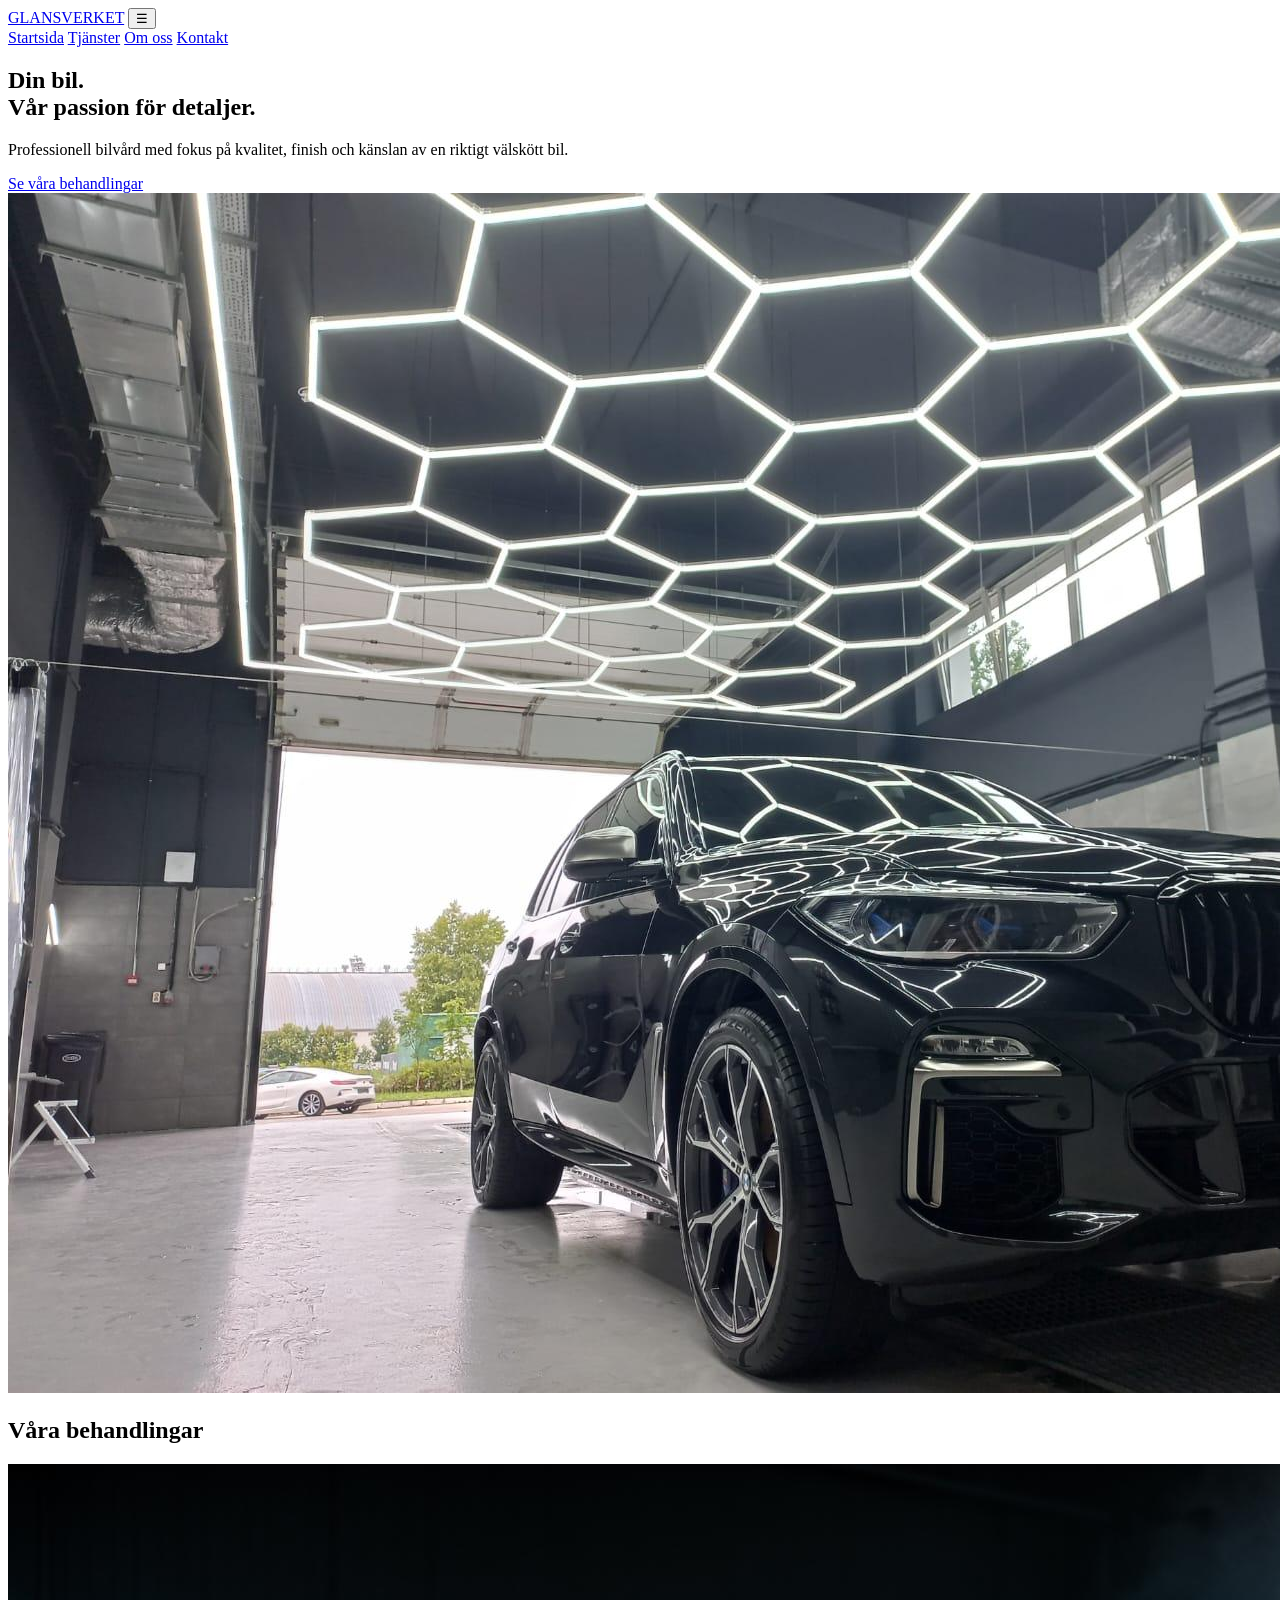
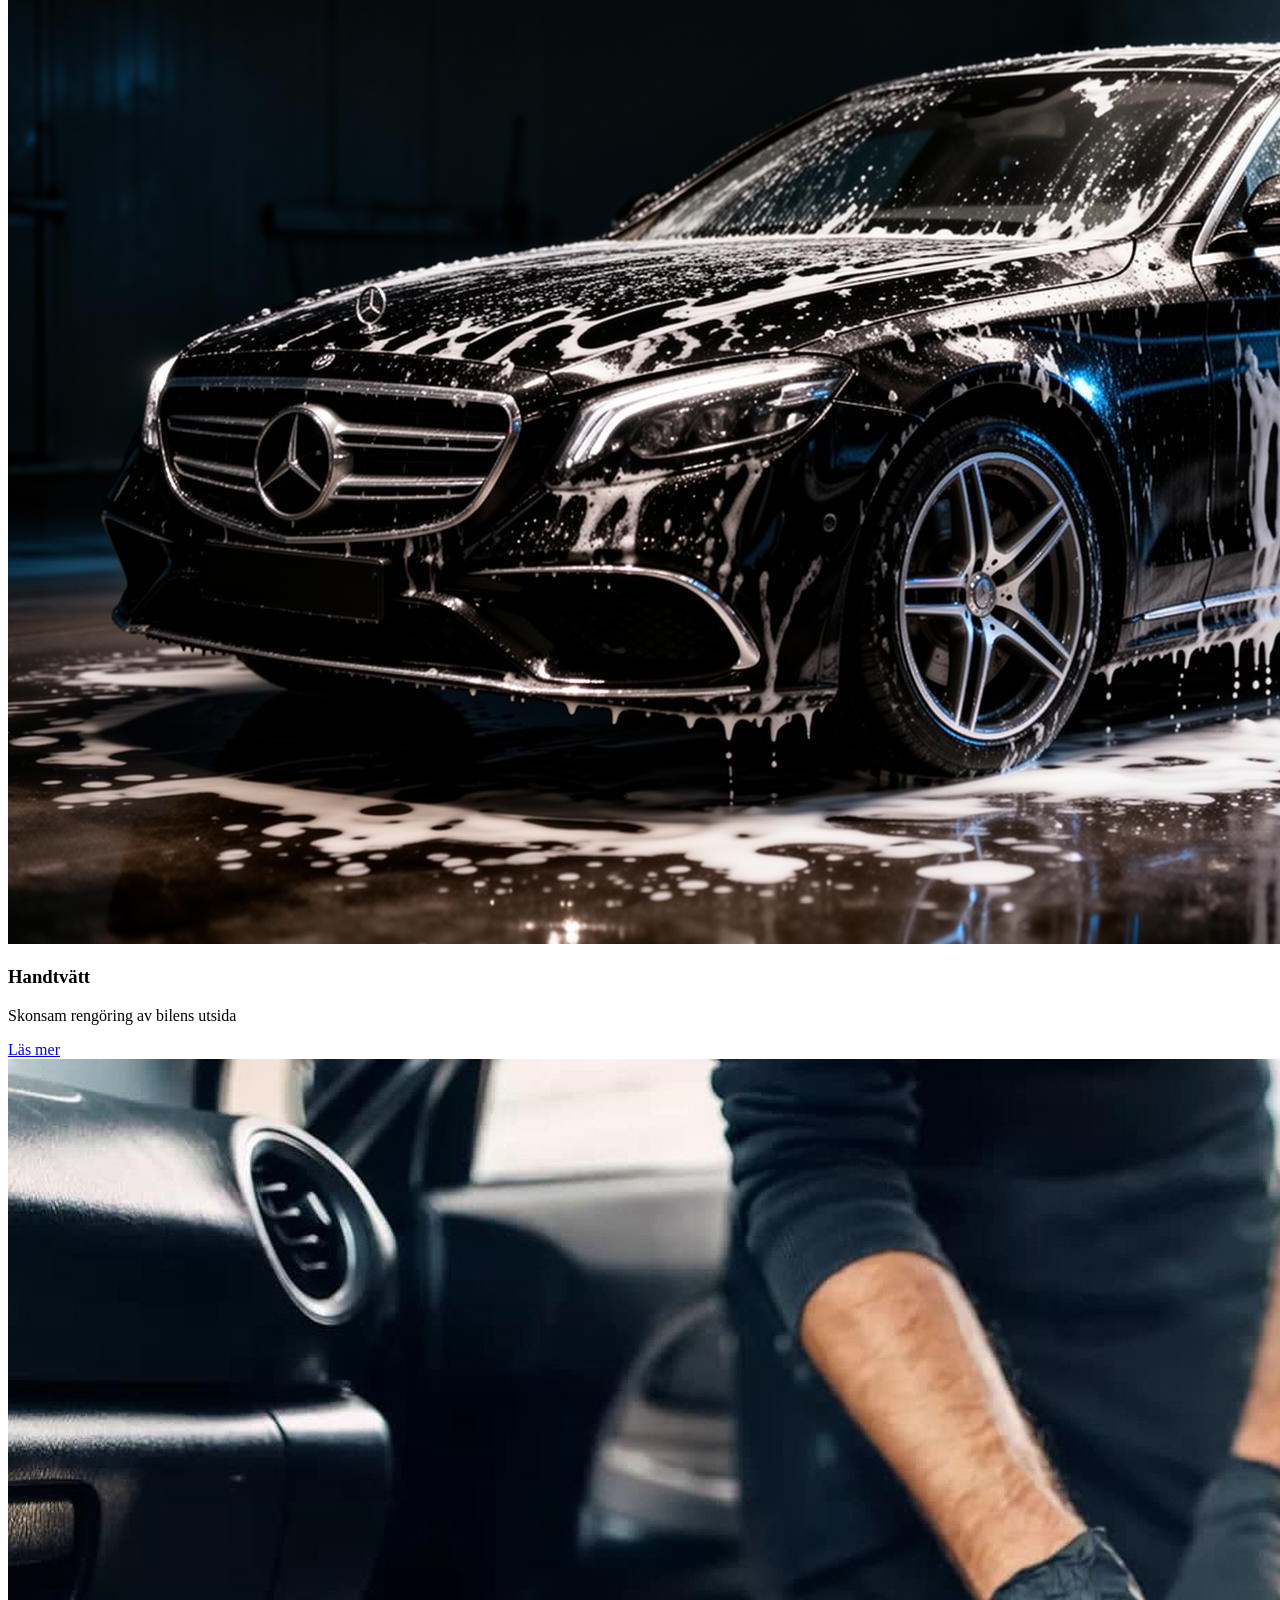
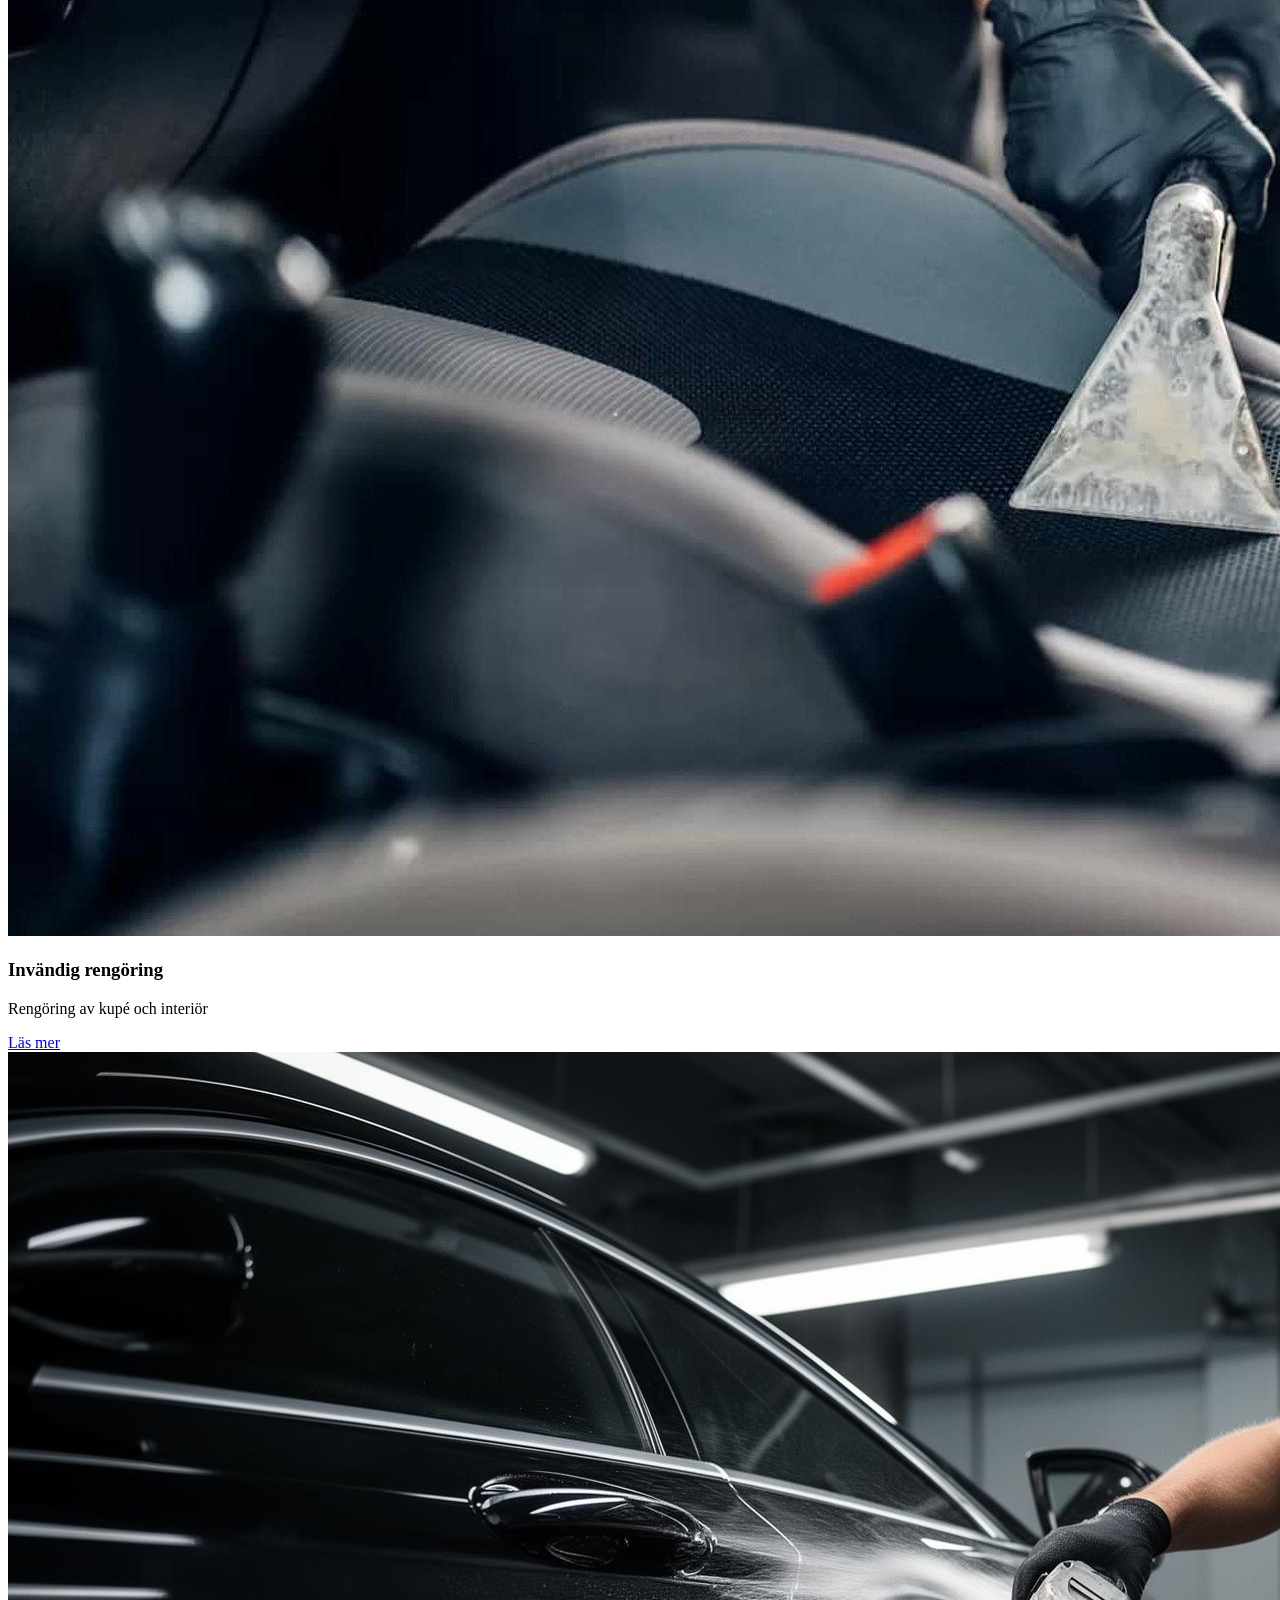
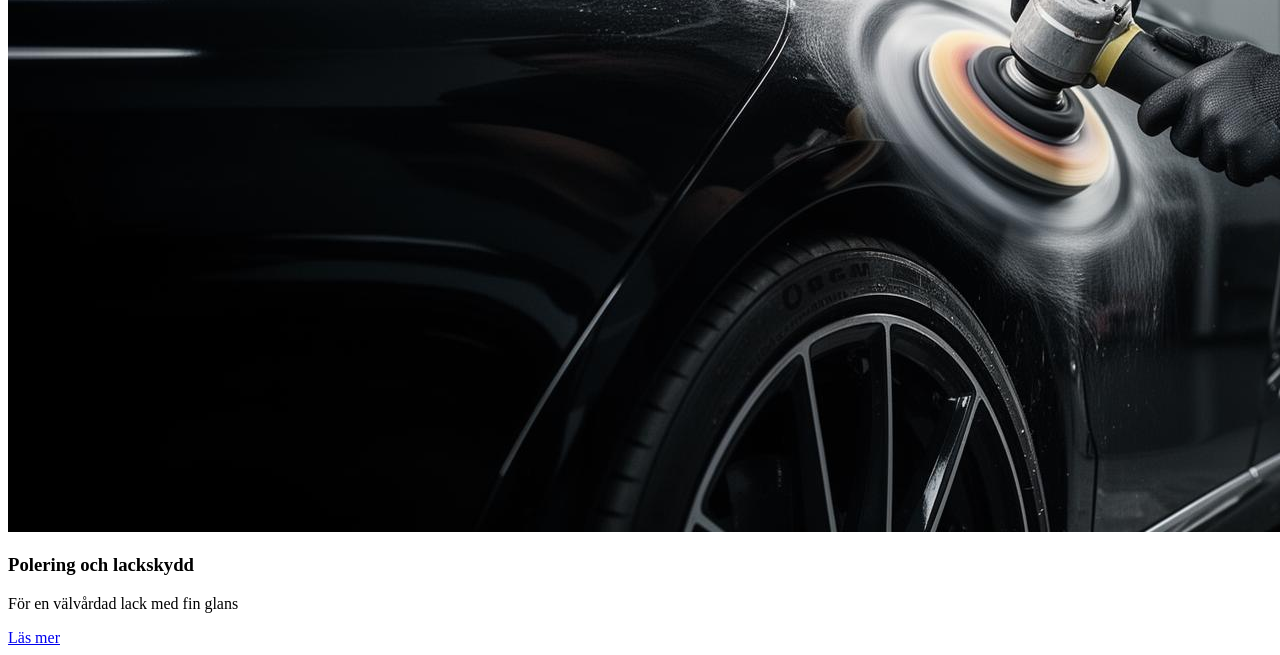
==== index.html @ e8fd8aff "Skapade HTML-grund för startsidan och tjänstesektion." ====
<!DOCTYPE html>
<html lang="sv">
<head>
    <meta charset="UTF-8">
    <meta name="viewport" content="width=device-width, initial-scale=1.0">
    <title>Glansverket Bilvård</title>
    <link rel="stylesheet" href="css/style.css"> 

</head>
<body>
    <header class="site-header">
    <a class="logo" href="index.html">GLANSVERKET</a>

    <button
        class="menu-toggle"
        type="button"
        aria-label="Öppna meny"
        aria-expanded="false"
        aria-controls="site-nav">
        ☰
    </button>

    <nav class="site-nav" id="site-nav">
        <a href="index.html">Startsida</a>
        <a href="tjanster.html">Tjänster</a>
        <a href="om-oss.html">Om oss</a>
        <a href="kontakt.html">Kontakt</a>
    </nav>
</header>

<main>
    <section class="hero"> 
        <div class="hero-content">
            <h1>Din bil.<br>Vår passion för detaljer.</h1>

            <p>
                Professionell bilvård med fokus på kvalitet,
                finish och känslan av en riktigt välskött bil.
            </p>
            <a class="button" href="tjänster.html">
                Se våra behandlingar
            </a>
         </div>

         <img
            class="hero-image"
            src="images/Hero.jfif"
            alt="En bil som i en bilvårdstudio." >

    </section>

    <section class="Services" id="behandlingar">
        <h2>Våra behandlingar</h2>
        <div class="service-grid">
            <article class="service-card">
                <img
                    src="images/Handtvätt.jfif"
                    alt="Bil som tvättas för hand">
                
                    <h3>Handtvätt</h3>
                    <p>Skonsam rengöring av bilens utsida</p>
                    <a href="tjänster.html">Läs mer</a>
            </article>

            <article class="service-card">
                <img 
                src="images/Invändig.jfif" 
                alt="Rengöring av kupé och interiör">

                <h3>Invändig rengöring</h3>
                <p>Rengöring av kupé och interiör</p>
                <a href="tjänster.html">Läs mer</a>
            </article>

            <article class="service-card">
                <img 
                src="images/Polera.jfif" 
                alt="Polering av bilens lack">

                <h3>Polering och lackskydd</h3>
                <p>För en välvårdad lack med fin glans</p>

                <a href="tjänster.html">Läs mer</a>

            </article>
        </div>        



    </section>





</main>

    
</body>
</html>
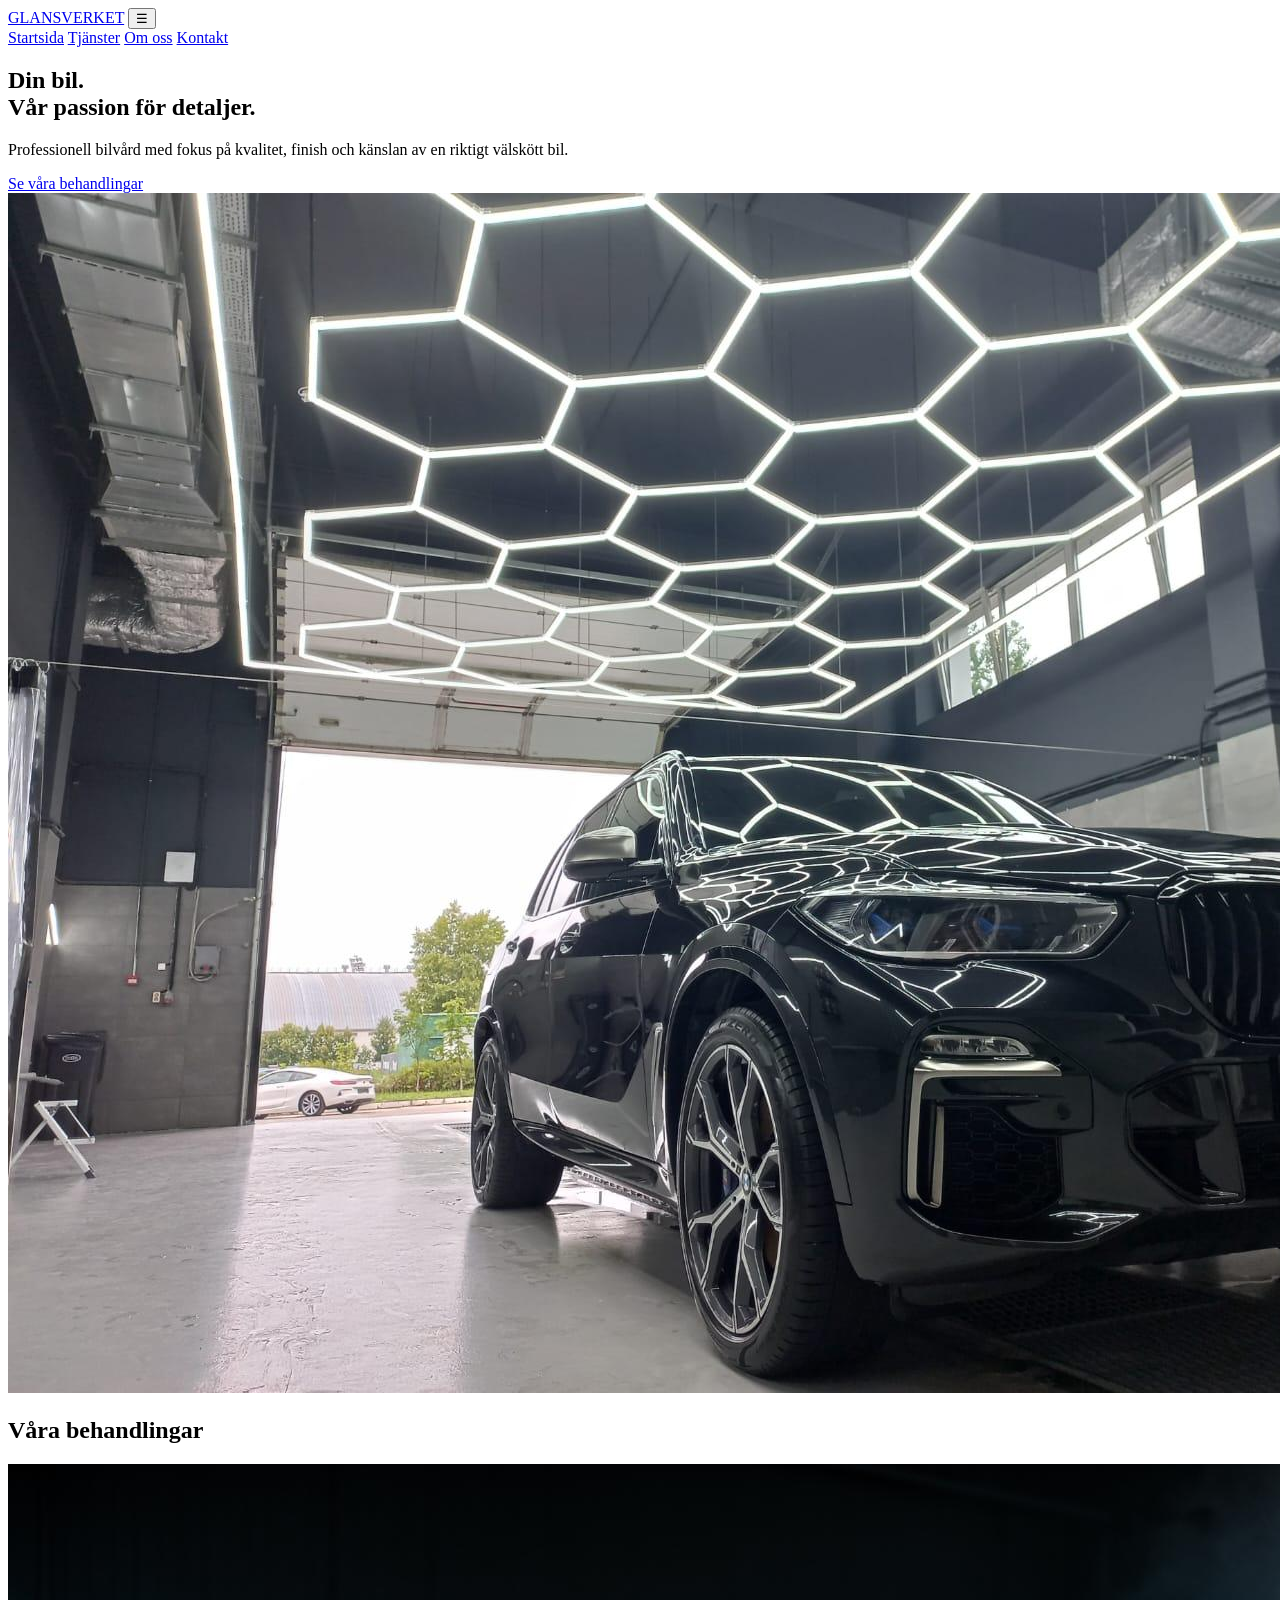
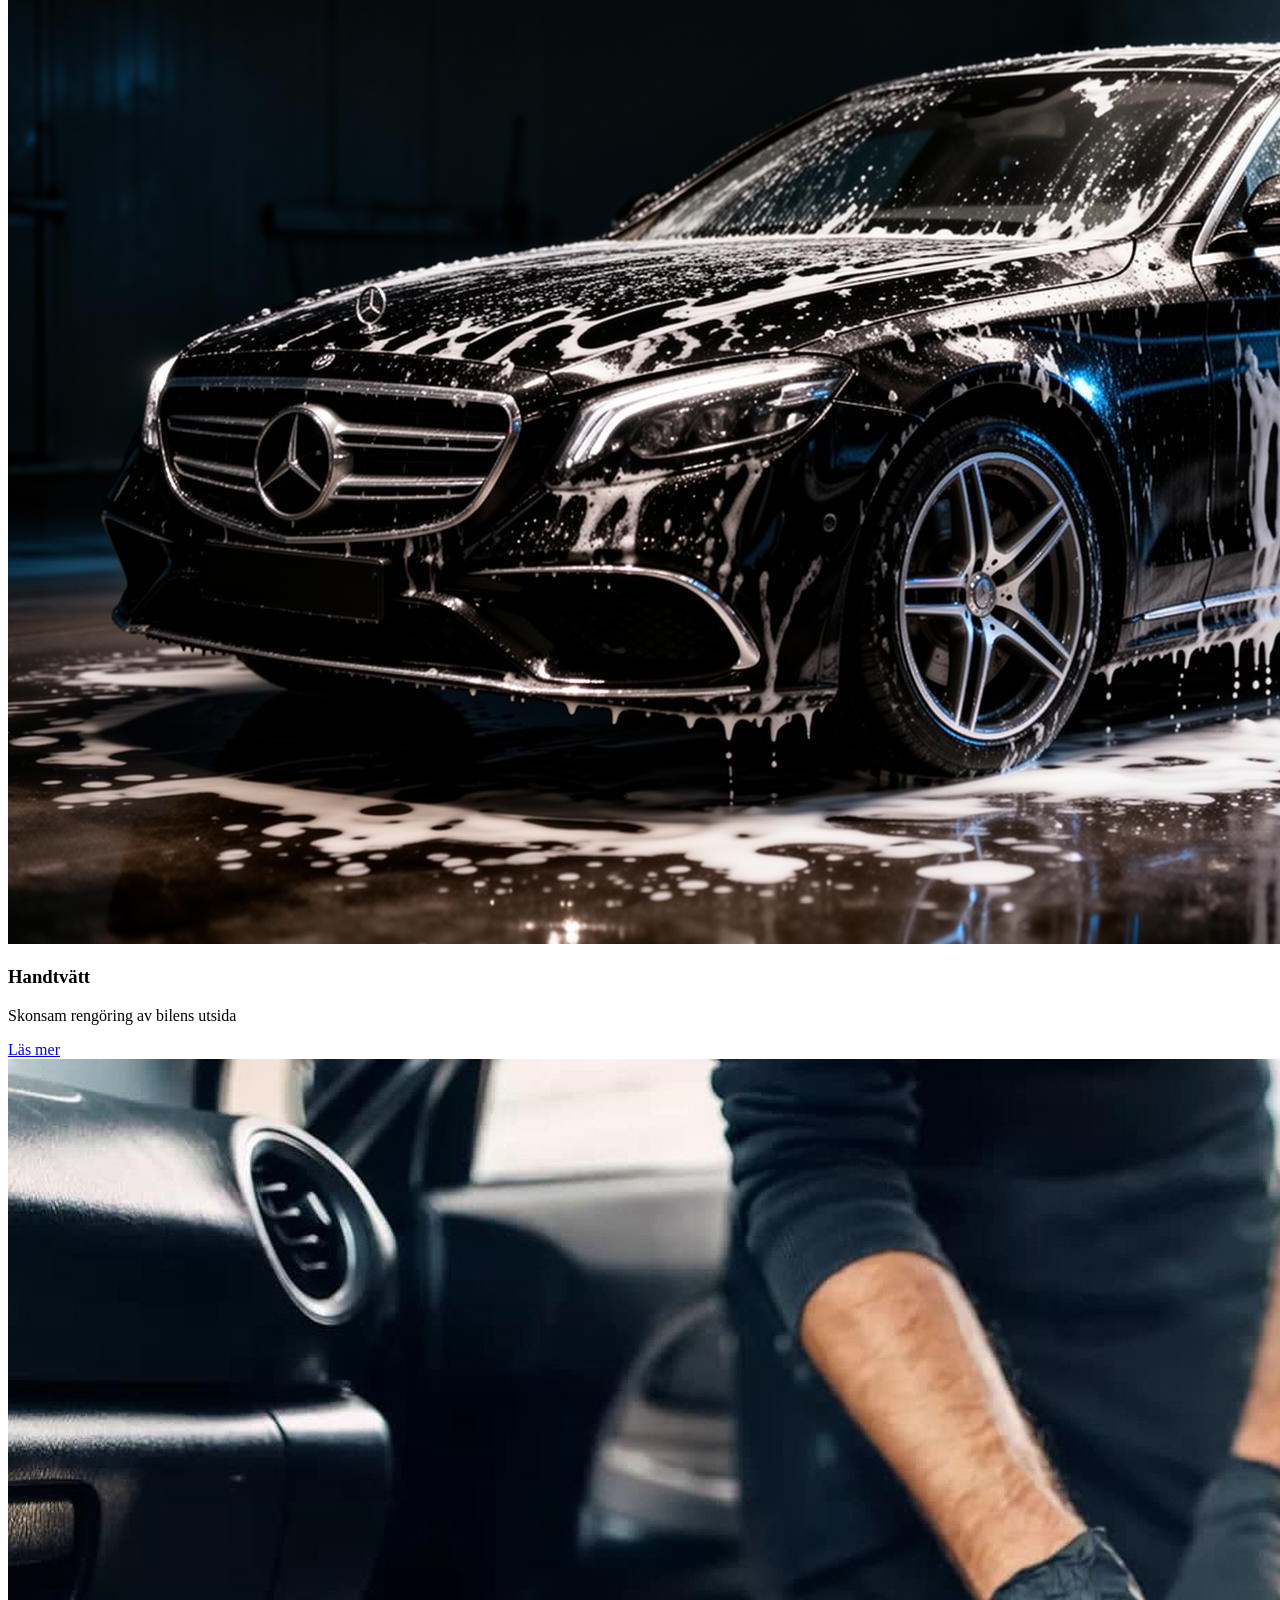
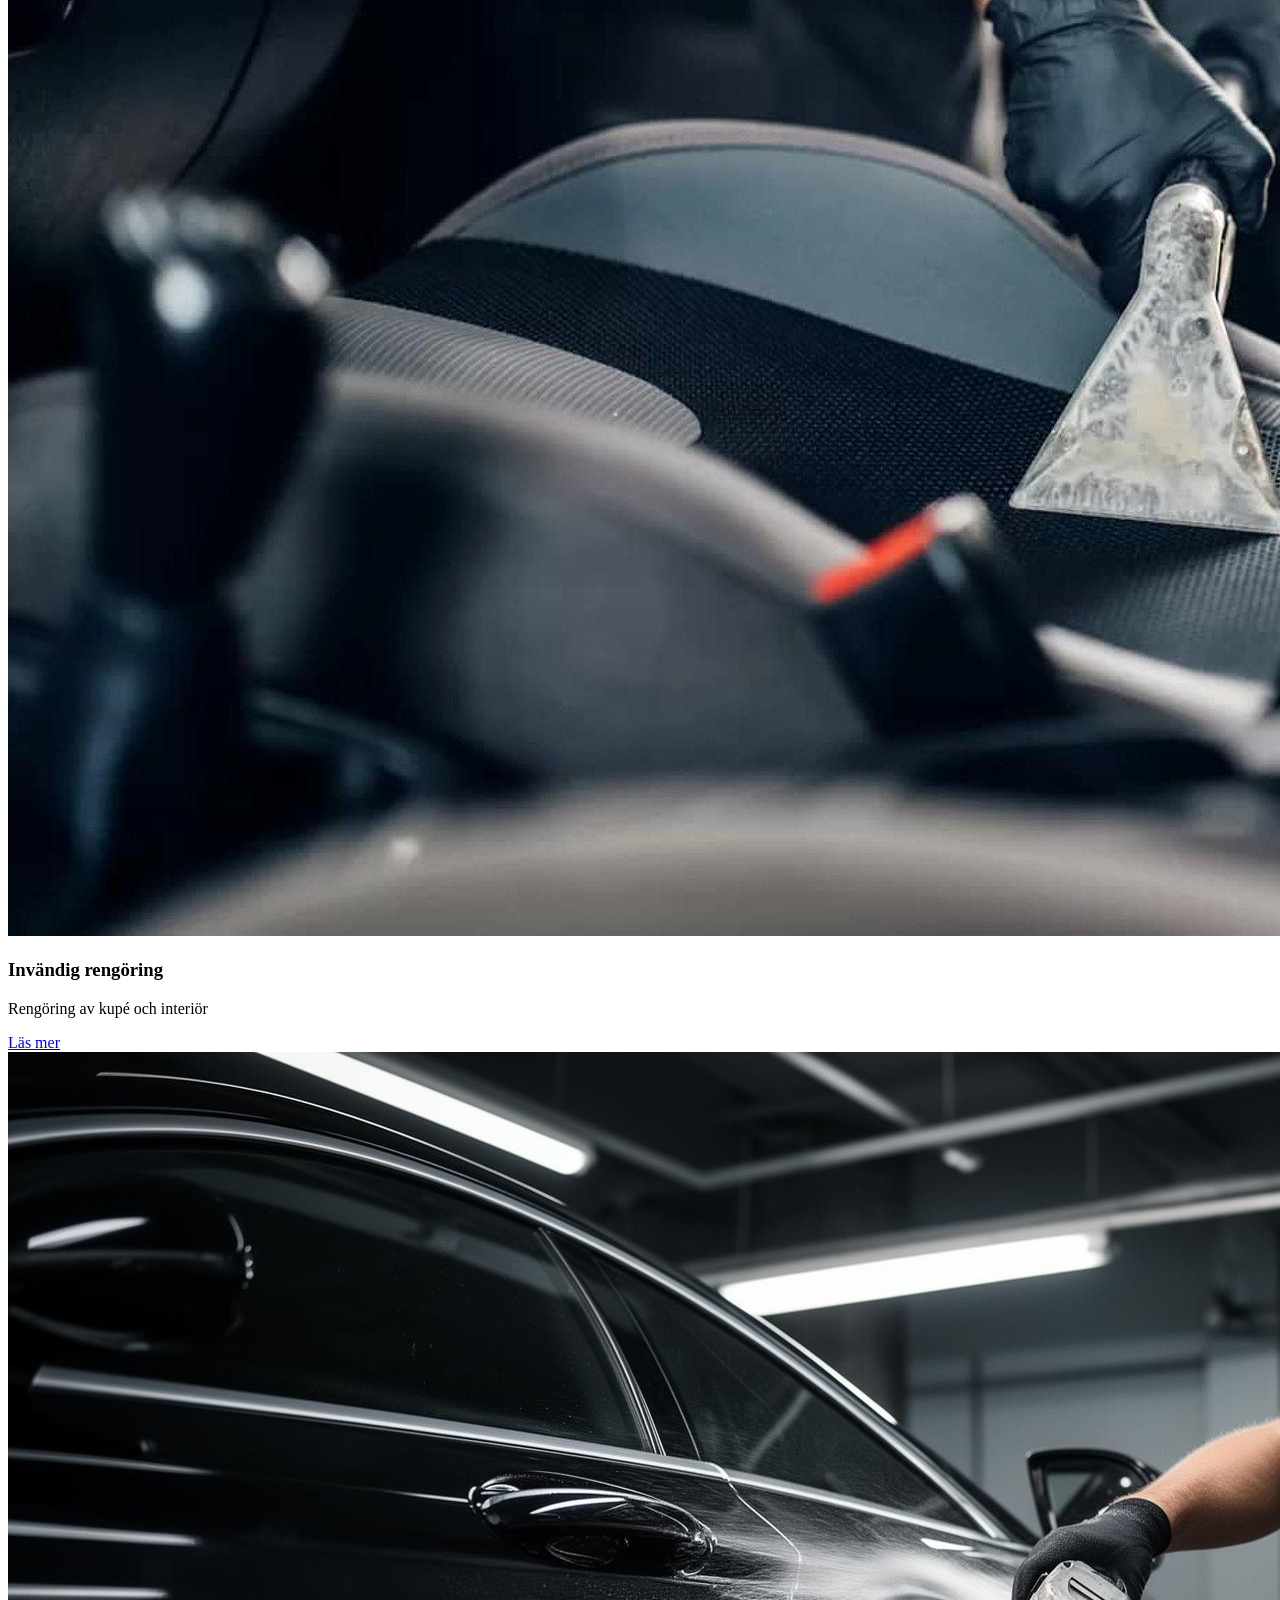
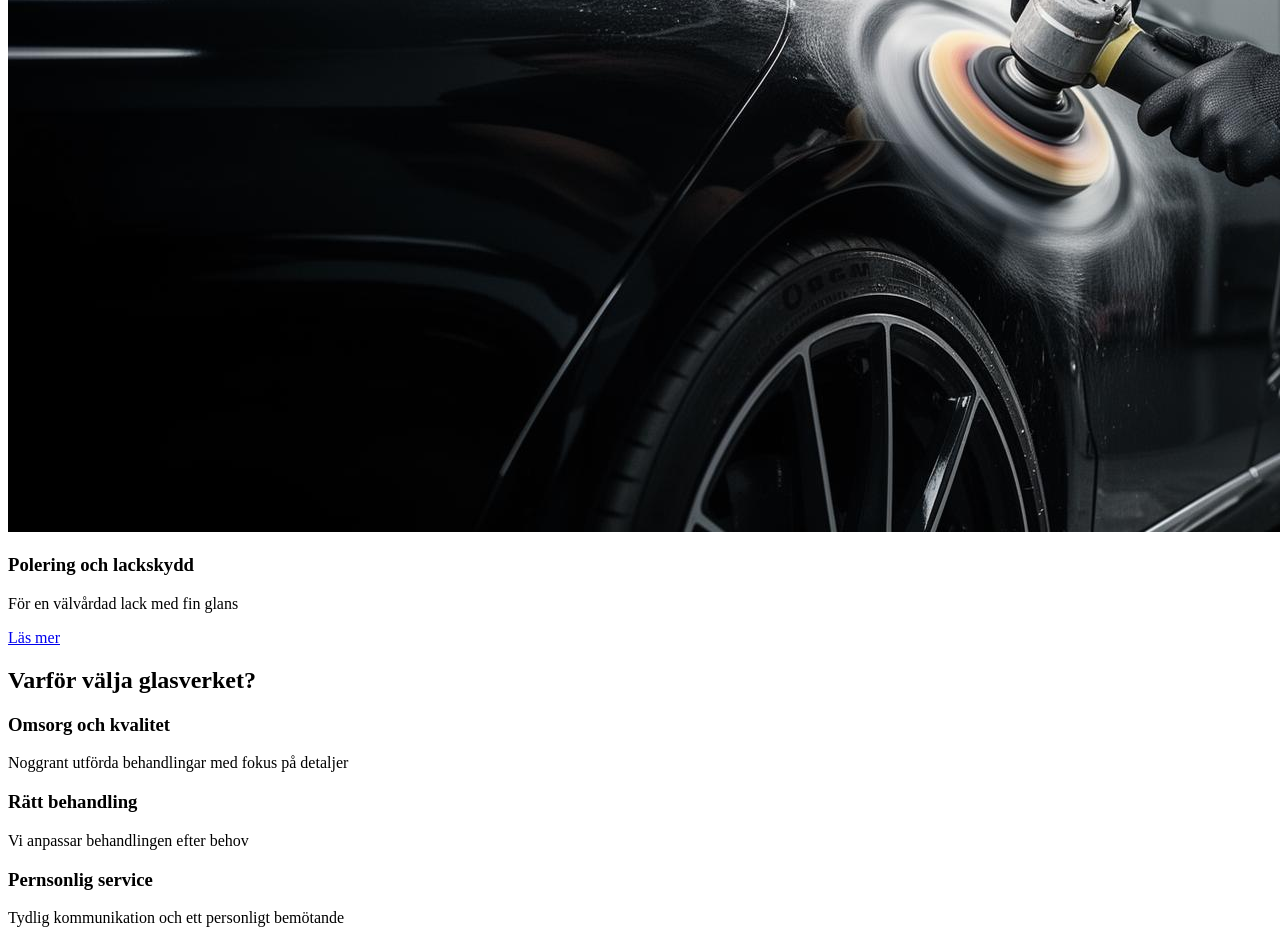
==== commit 5c53afa4: "Lade till fördelssektion på startsidan." ====
--- a/index.html
+++ b/index.html
@@ -85,6 +85,37 @@
             </article>
         </div>        
 
+    </section>
+
+    <section class="benefits">
+        <h2>Varför välja glasverket?</h2>
+        
+        <div class="benefits-list">
+            <article class="benefit">
+                <h3>Omsorg och kvalitet</h3>
+                <p>Noggrant utförda behandlingar med fokus på detaljer</p>
+            </article>
+
+            <article class="benefit">
+                <h3>Rätt behandling</h3>
+                <p>Vi anpassar behandlingen efter behov</p>
+            </article>
+
+            <article class="benefit">
+                <h3>Pernsonlig service</h3>
+                <p>Tydlig kommunikation och ett personligt bemötande</p>
+            </article>
+
+
+
+
+
+
+
+        </div>
+
+
+
 
 
     </section>
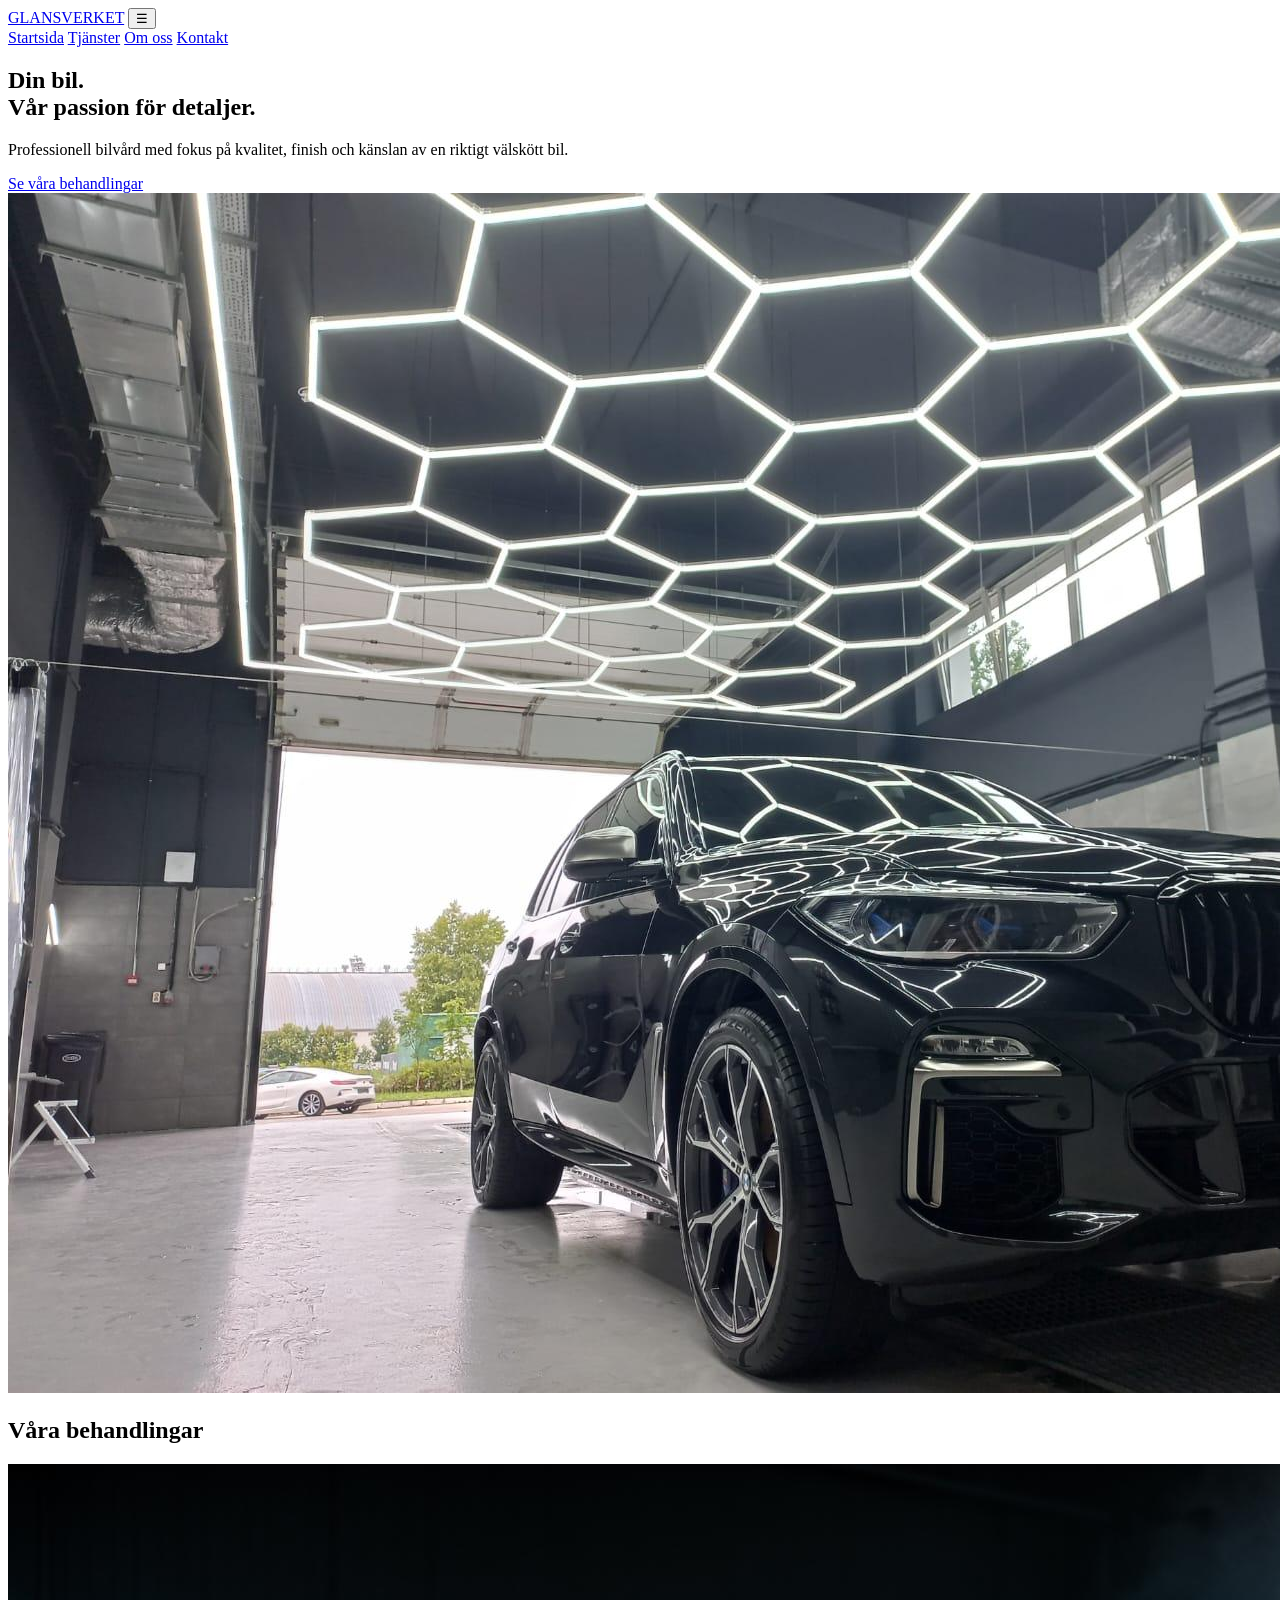
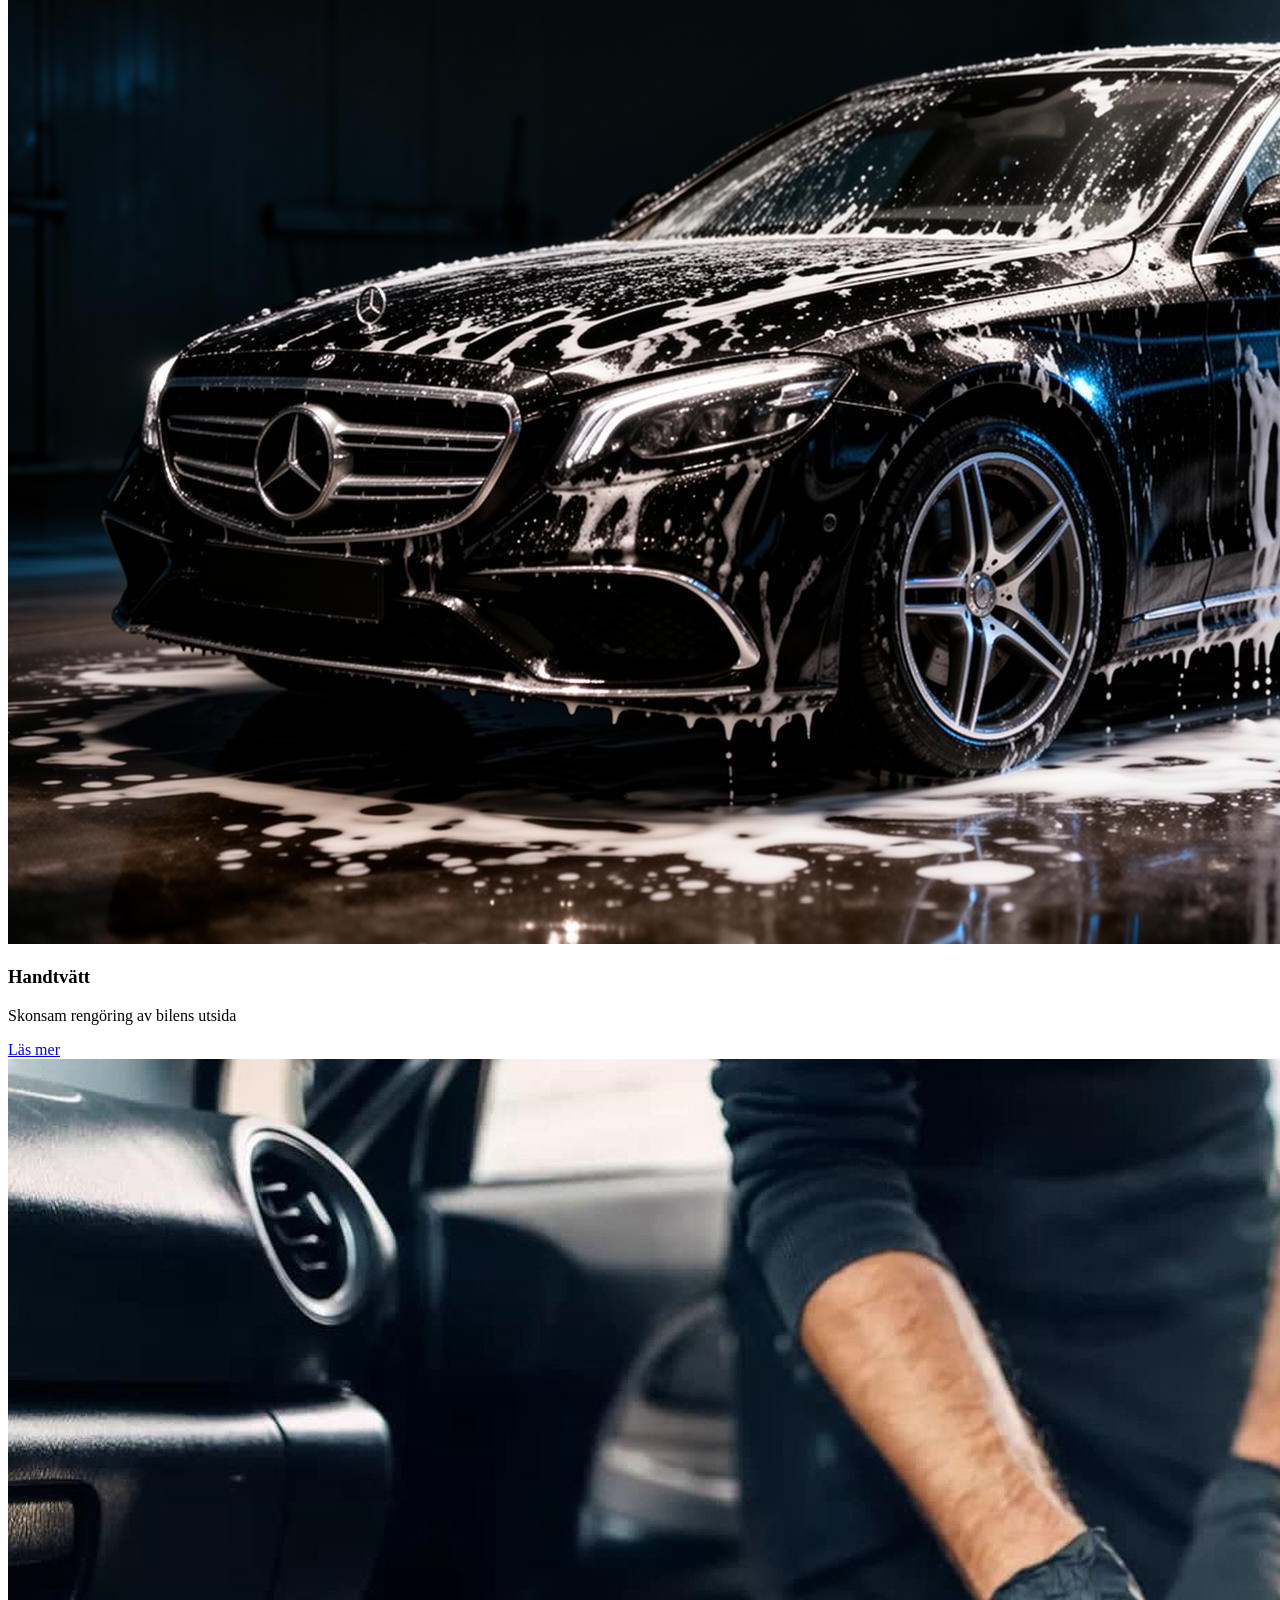
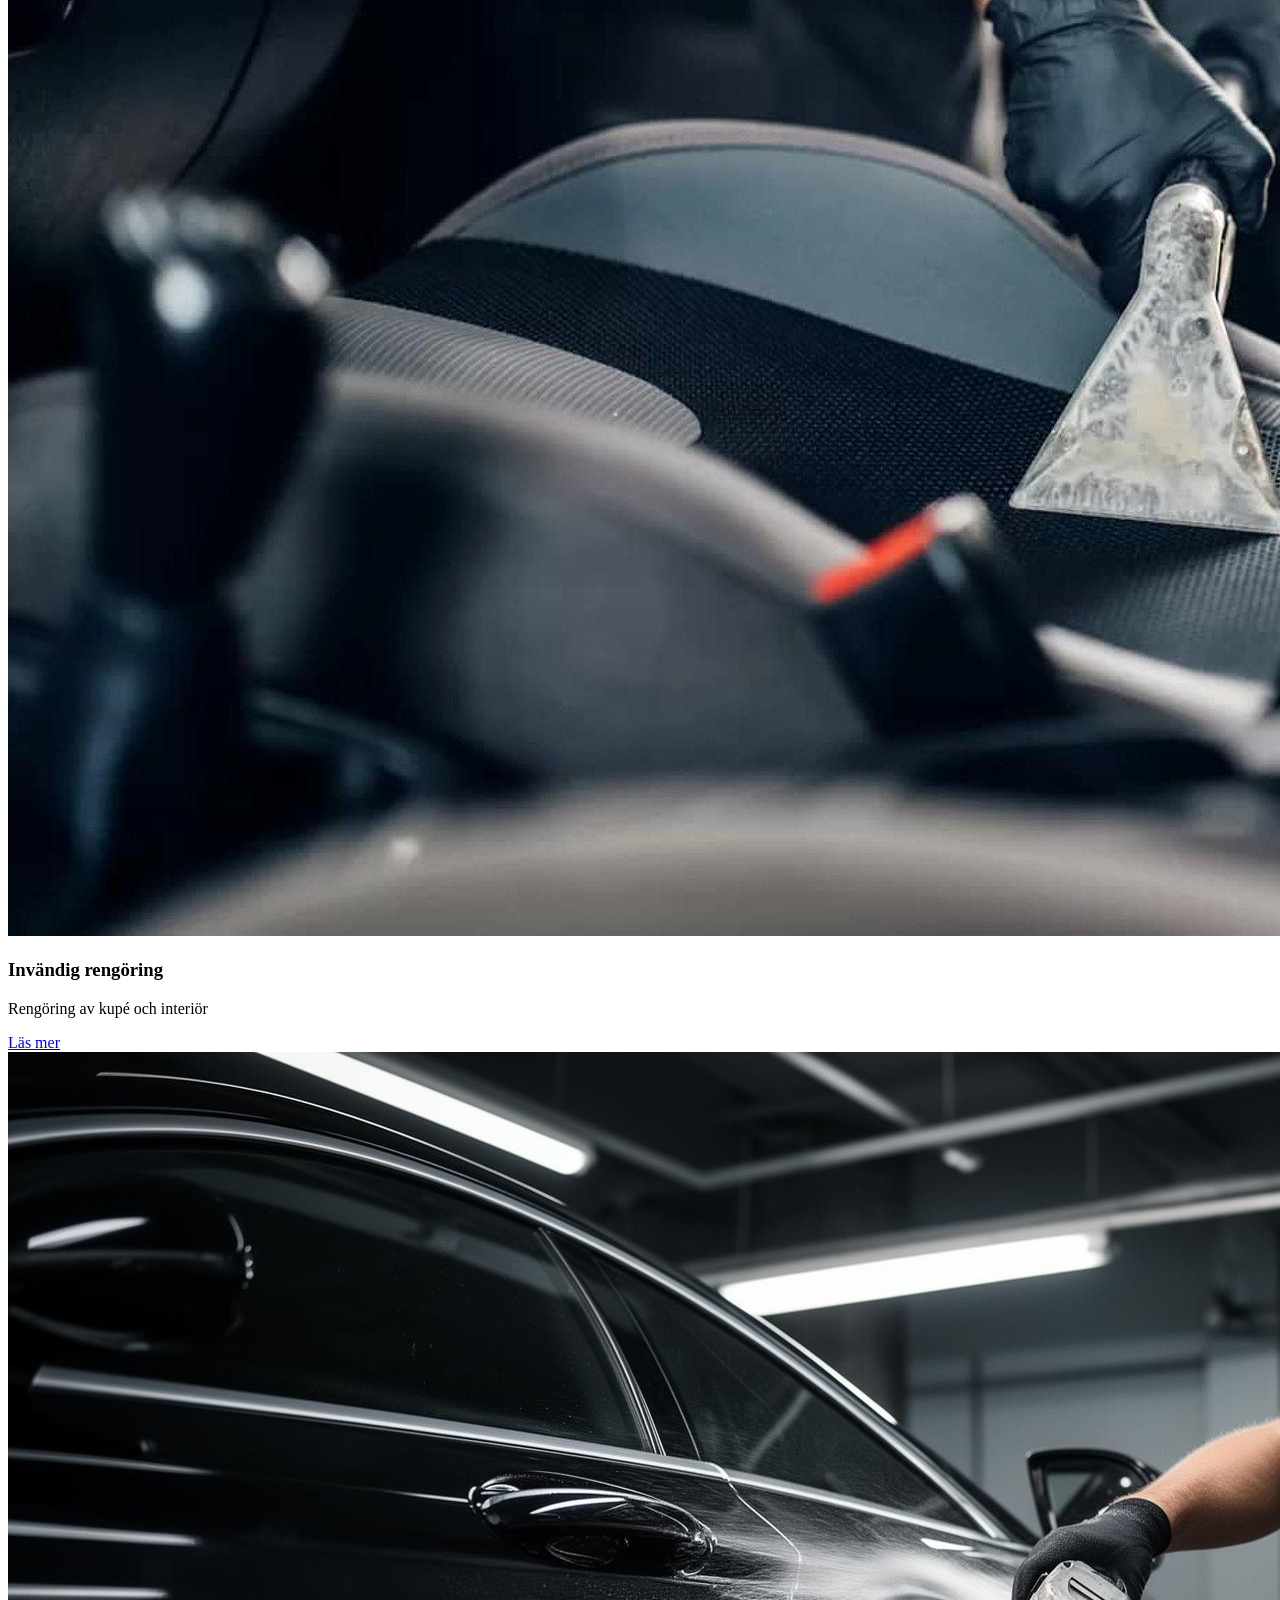
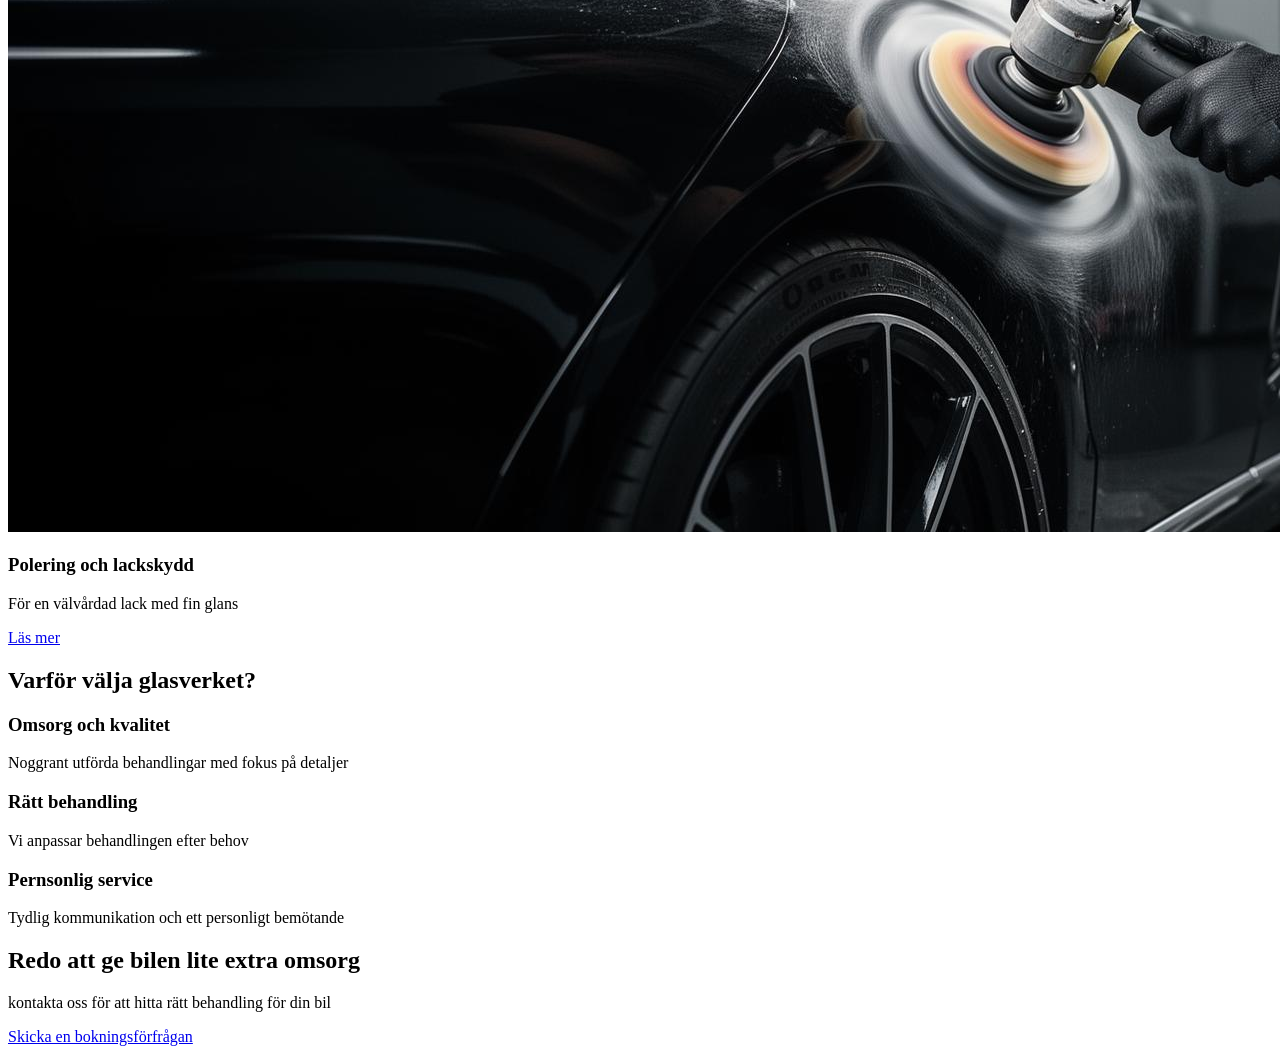
==== commit 27c01d0e: "Lade till bokningsuppmaning på startsidan." ====
--- a/index.html
+++ b/index.html
@@ -89,7 +89,7 @@
 
     <section class="benefits">
         <h2>Varför välja glasverket?</h2>
-        
+
         <div class="benefits-list">
             <article class="benefit">
                 <h3>Omsorg och kvalitet</h3>
@@ -105,19 +105,17 @@
                 <h3>Pernsonlig service</h3>
                 <p>Tydlig kommunikation och ett personligt bemötande</p>
             </article>
+        </div>
+    </section>
+    
 
+    <section class="booking" id="bokningsforfragan">
+        <h2>Redo att ge bilen lite extra omsorg</h2>
+        <p>kontakta oss för att hitta rätt behandling för din bil</p>
 
-
-
-
-
-
-        </div>
-
-
-
-
-
+        <a class="button"  href="kontakt.html">
+            Skicka en bokningsförfrågan
+        </a>
     </section>
 
 
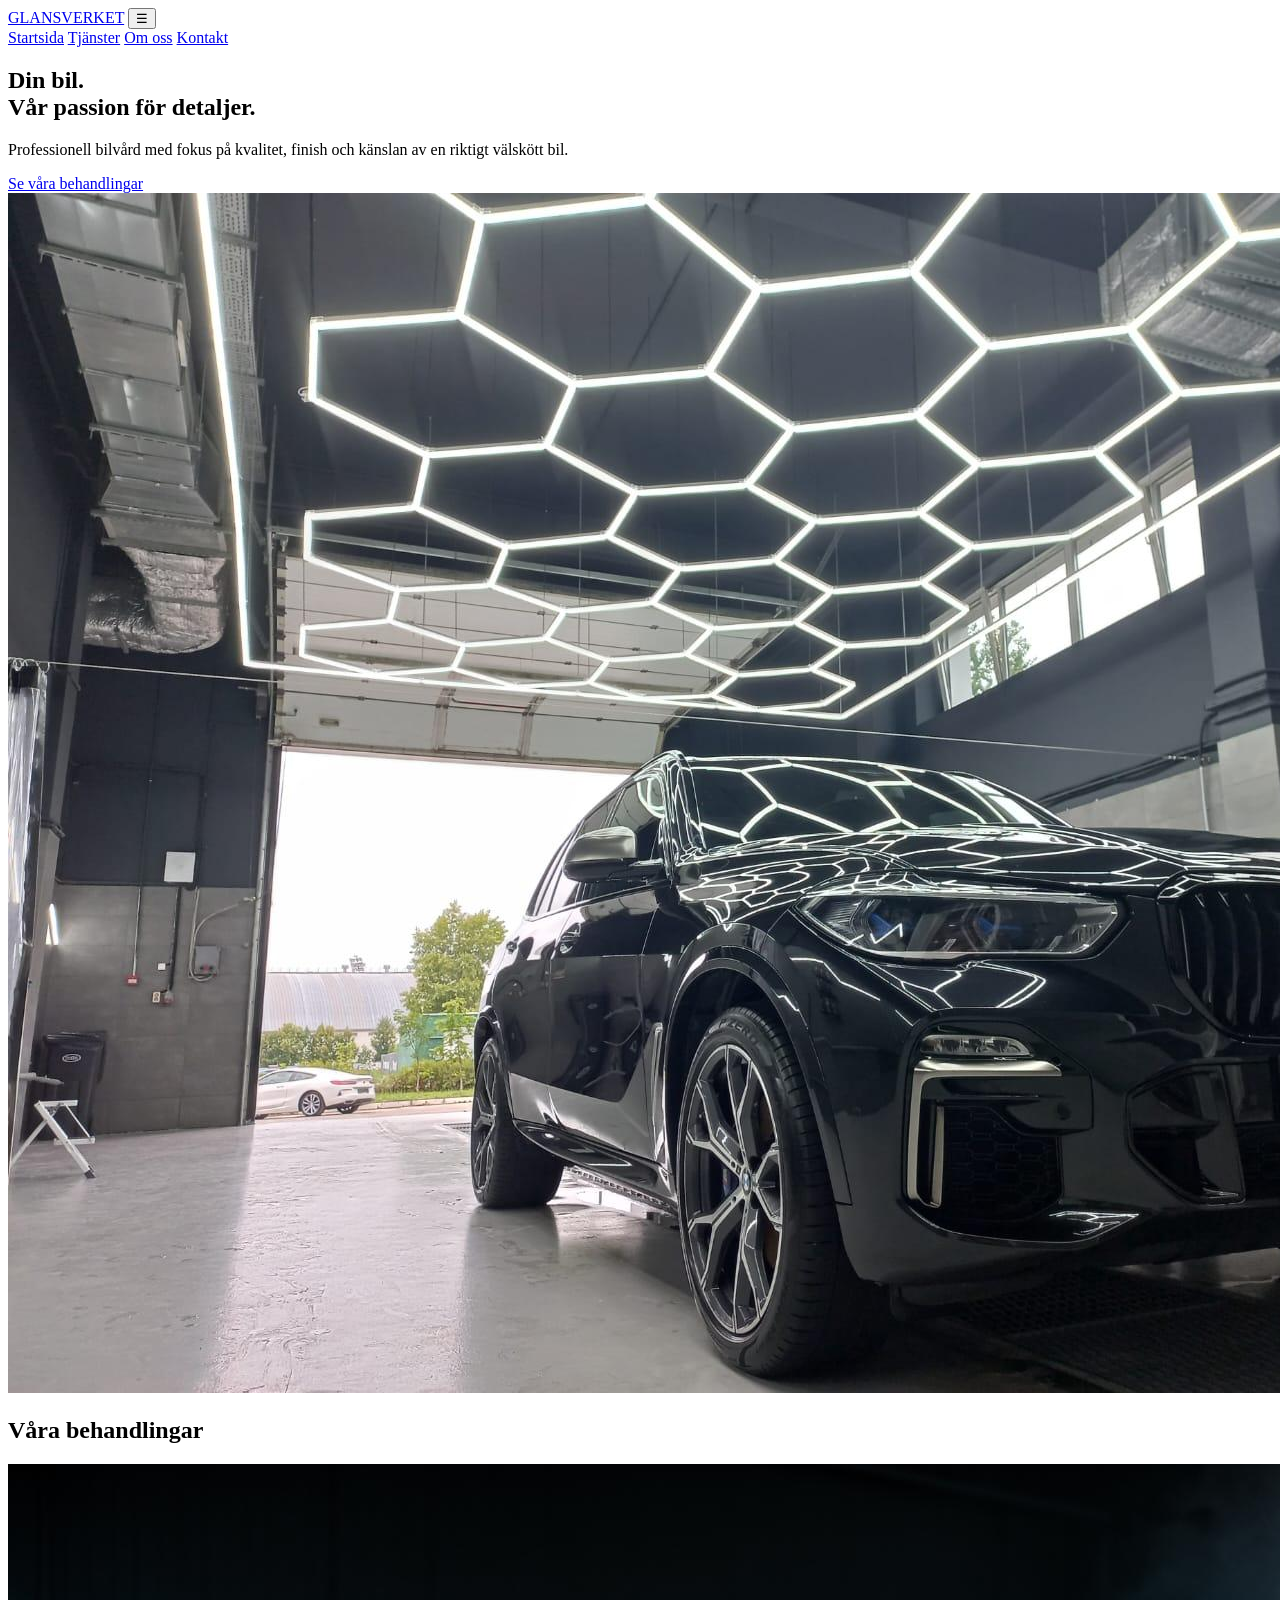
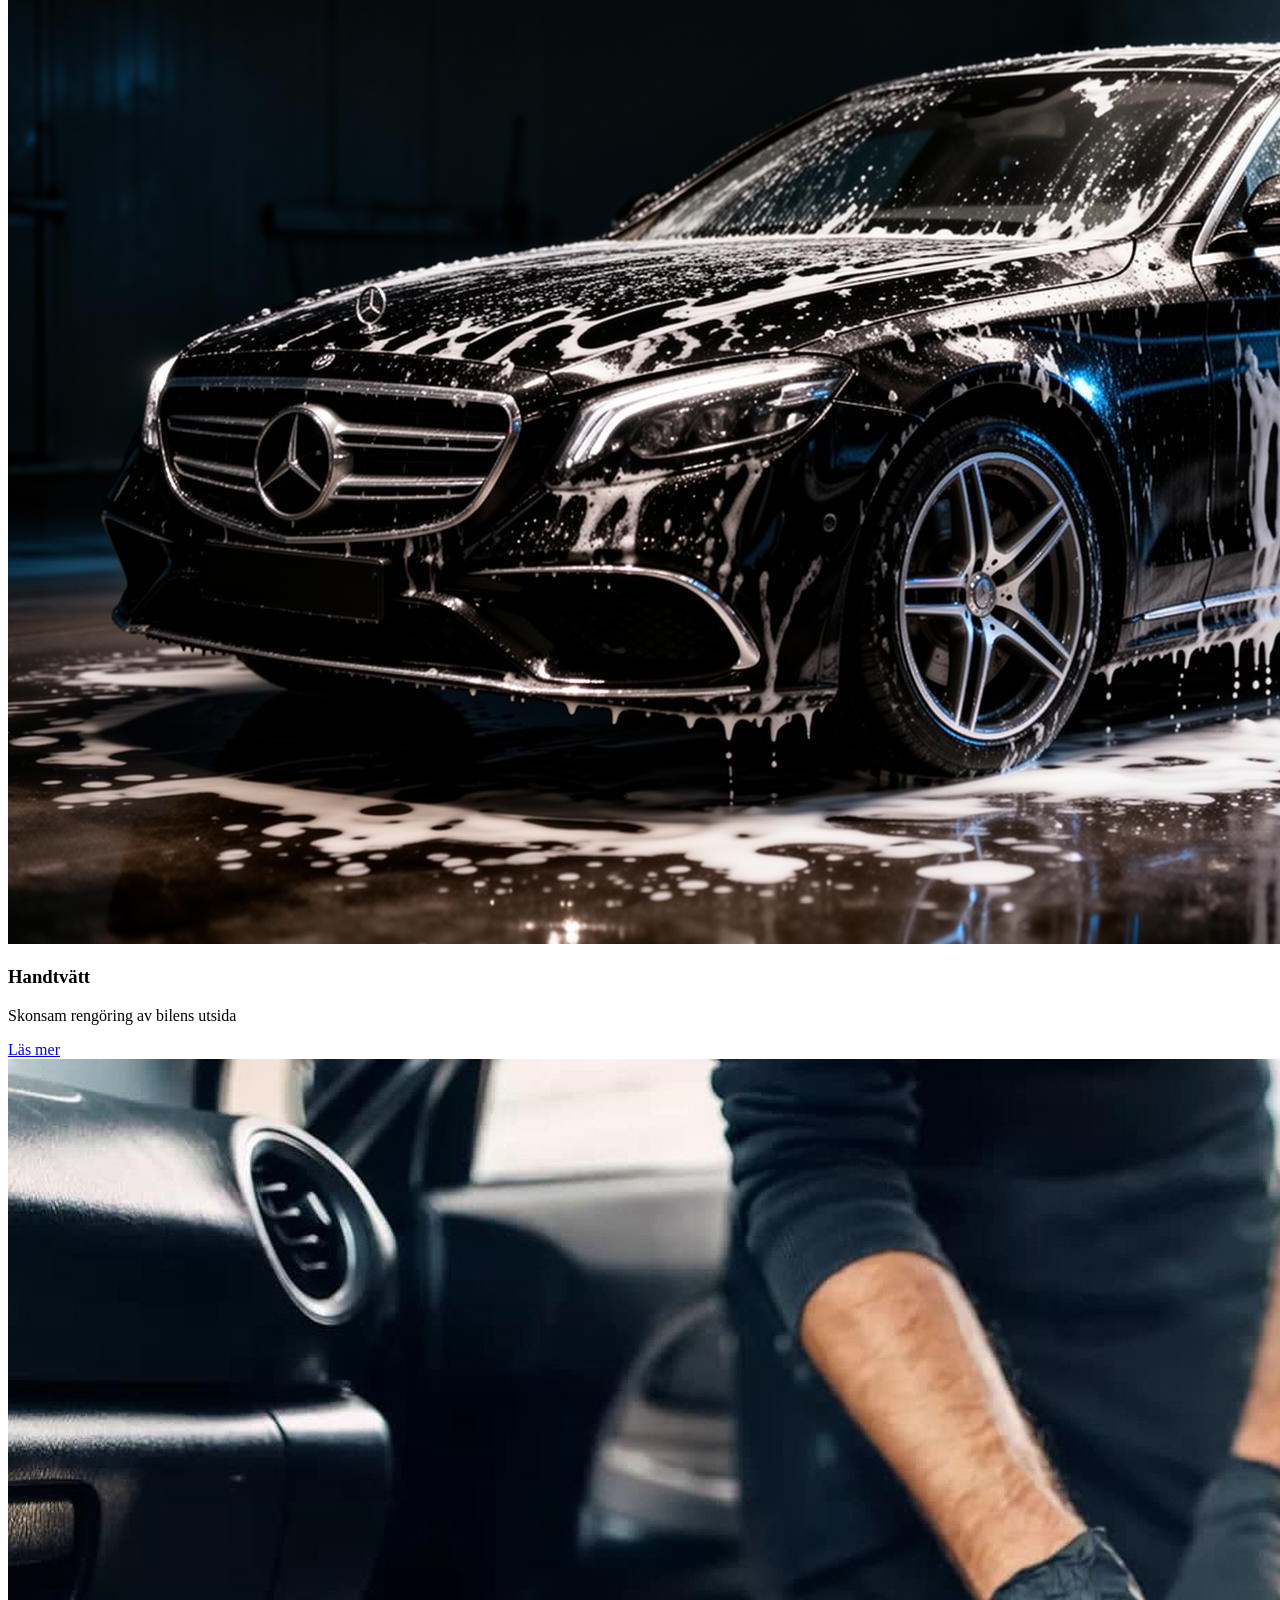
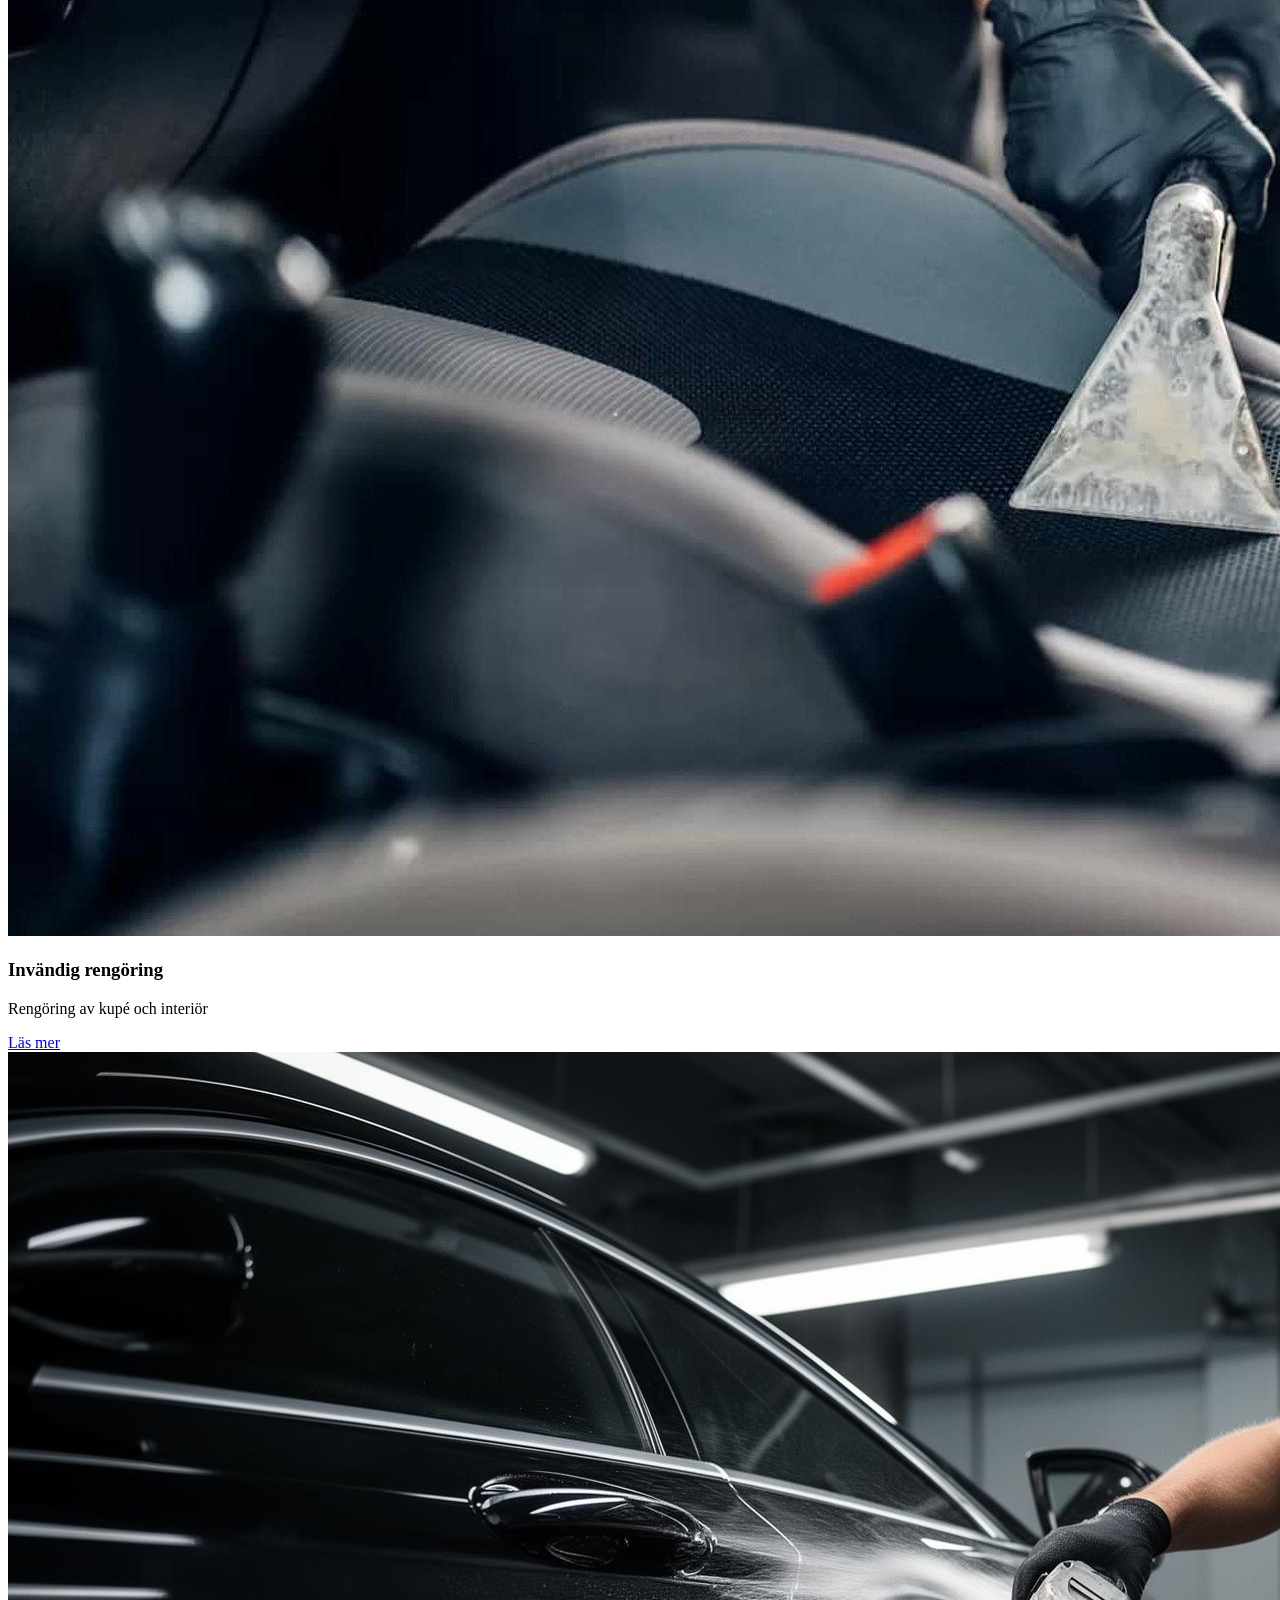
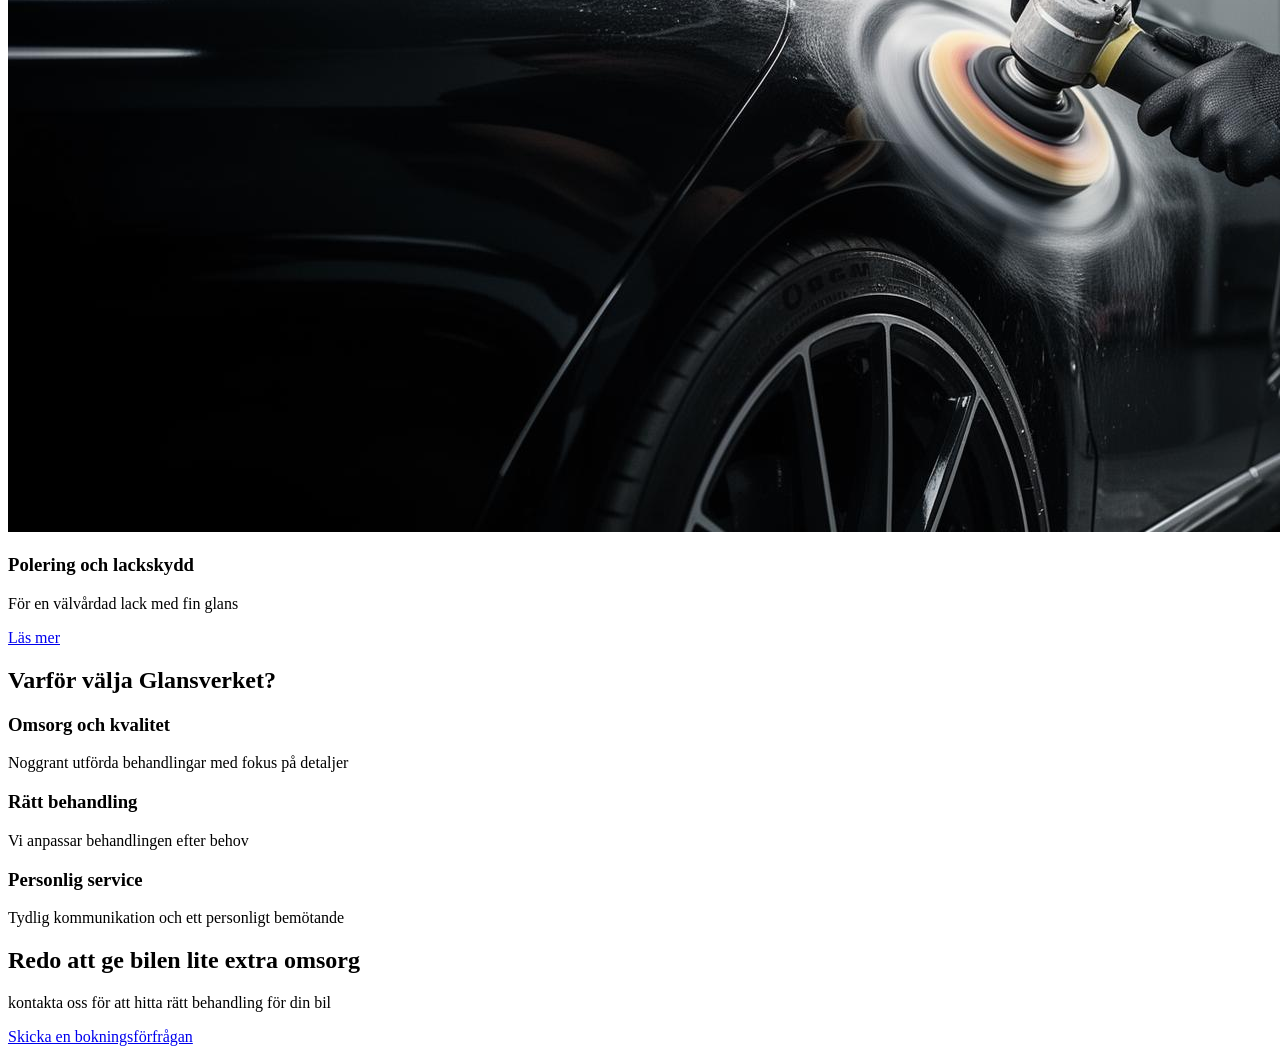
==== commit d0e606c3: "Färdigställde HTML-struktur för startsidan." ====
--- a/index.html
+++ b/index.html
@@ -37,7 +37,7 @@
                 Professionell bilvård med fokus på kvalitet,
                 finish och känslan av en riktigt välskött bil.
             </p>
-            <a class="button" href="tjänster.html">
+            <a class="button" href="tjanster.html">
                 Se våra behandlingar
             </a>
          </div>
@@ -45,11 +45,11 @@
          <img
             class="hero-image"
             src="images/Hero.jfif"
-            alt="En bil som i en bilvårdstudio." >
+            alt="Svart bil i en modern bilvårdstudio." >
 
     </section>
 
-    <section class="Services" id="behandlingar">
+    <section class="services" id="behandlingar">
         <h2>Våra behandlingar</h2>
         <div class="service-grid">
             <article class="service-card">
@@ -59,7 +59,7 @@
                 
                     <h3>Handtvätt</h3>
                     <p>Skonsam rengöring av bilens utsida</p>
-                    <a href="tjänster.html">Läs mer</a>
+                    <a href="tjanster.html">Läs mer</a>
             </article>
 
             <article class="service-card">
@@ -69,7 +69,7 @@
 
                 <h3>Invändig rengöring</h3>
                 <p>Rengöring av kupé och interiör</p>
-                <a href="tjänster.html">Läs mer</a>
+                <a href="tjanster.html">Läs mer</a>
             </article>
 
             <article class="service-card">
@@ -80,7 +80,7 @@
                 <h3>Polering och lackskydd</h3>
                 <p>För en välvårdad lack med fin glans</p>
 
-                <a href="tjänster.html">Läs mer</a>
+                <a href="tjanster.html">Läs mer</a>
 
             </article>
         </div>        
@@ -88,7 +88,7 @@
     </section>
 
     <section class="benefits">
-        <h2>Varför välja glasverket?</h2>
+        <h2>Varför välja Glansverket?</h2>
 
         <div class="benefits-list">
             <article class="benefit">
@@ -102,7 +102,7 @@
             </article>
 
             <article class="benefit">
-                <h3>Pernsonlig service</h3>
+                <h3>Personlig service</h3>
                 <p>Tydlig kommunikation och ett personligt bemötande</p>
             </article>
         </div>
@@ -122,6 +122,8 @@
 
 
 
+
+
 </main>
 
     
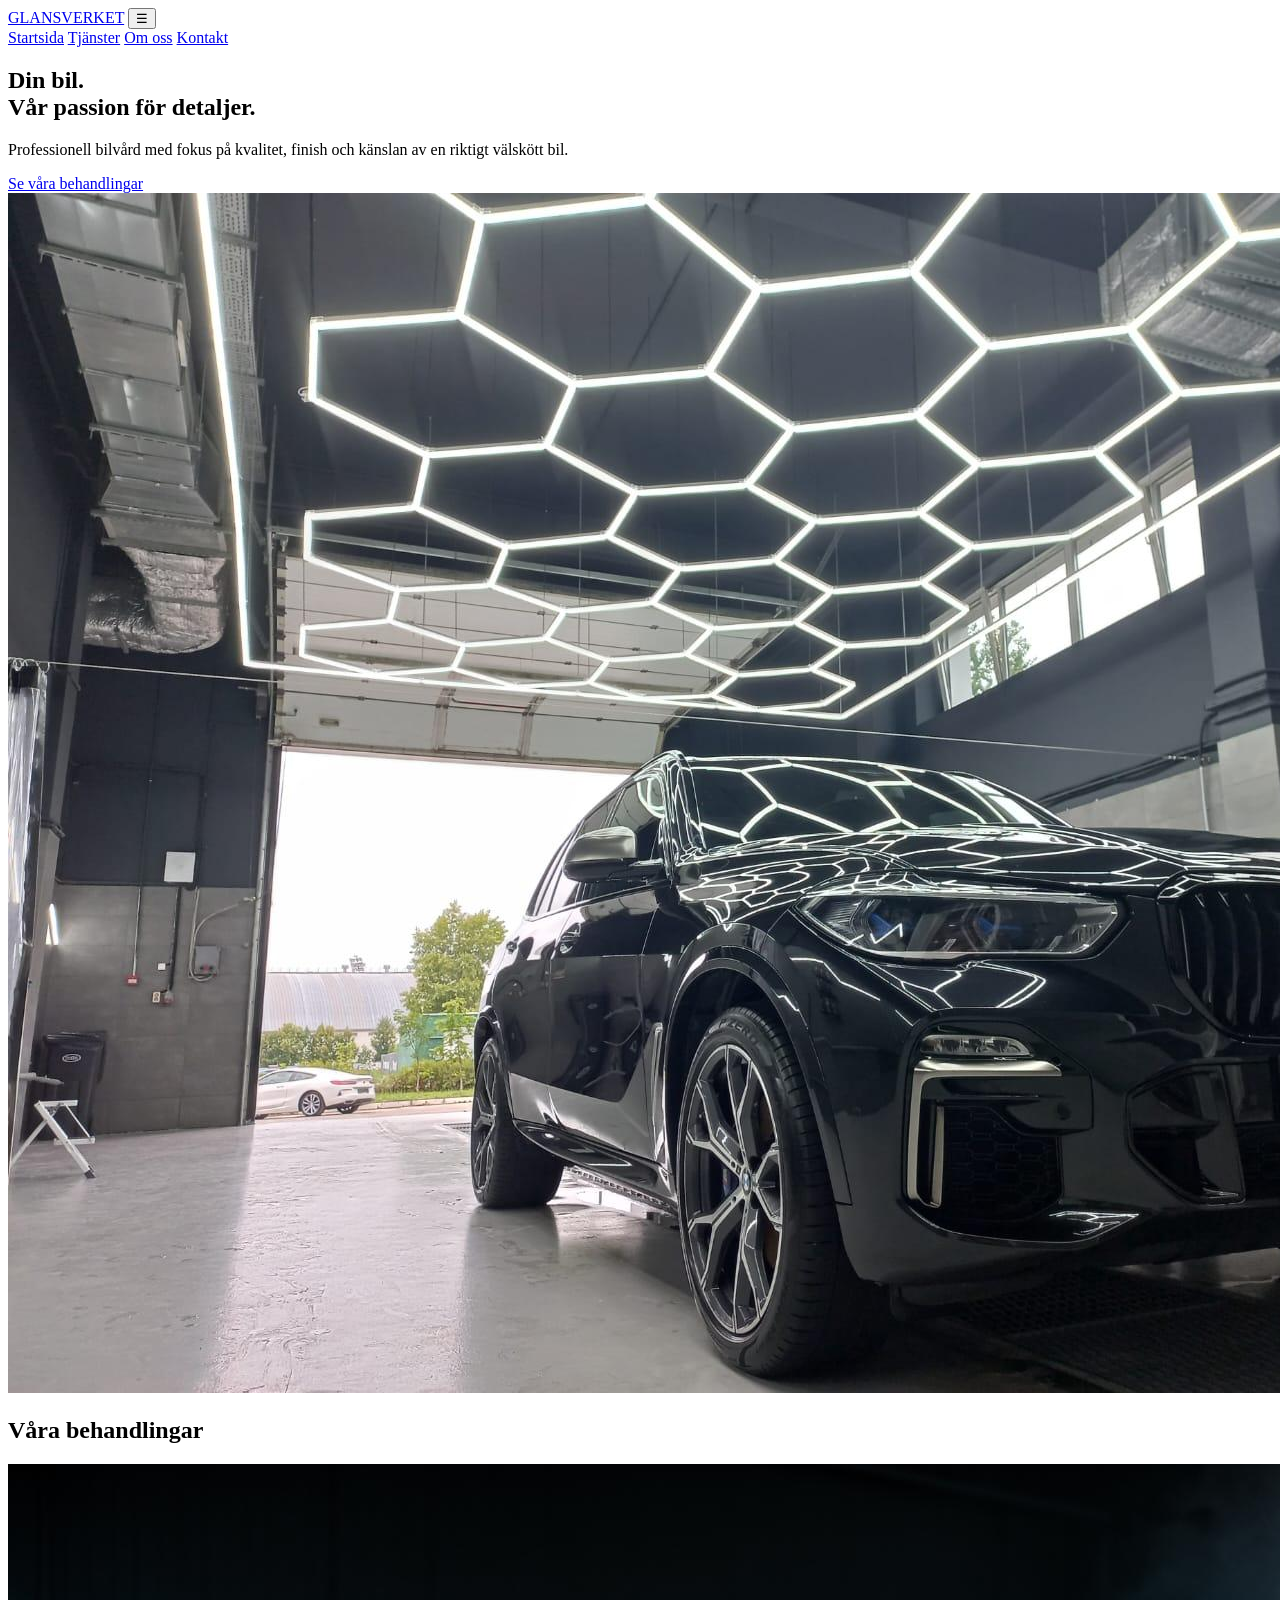
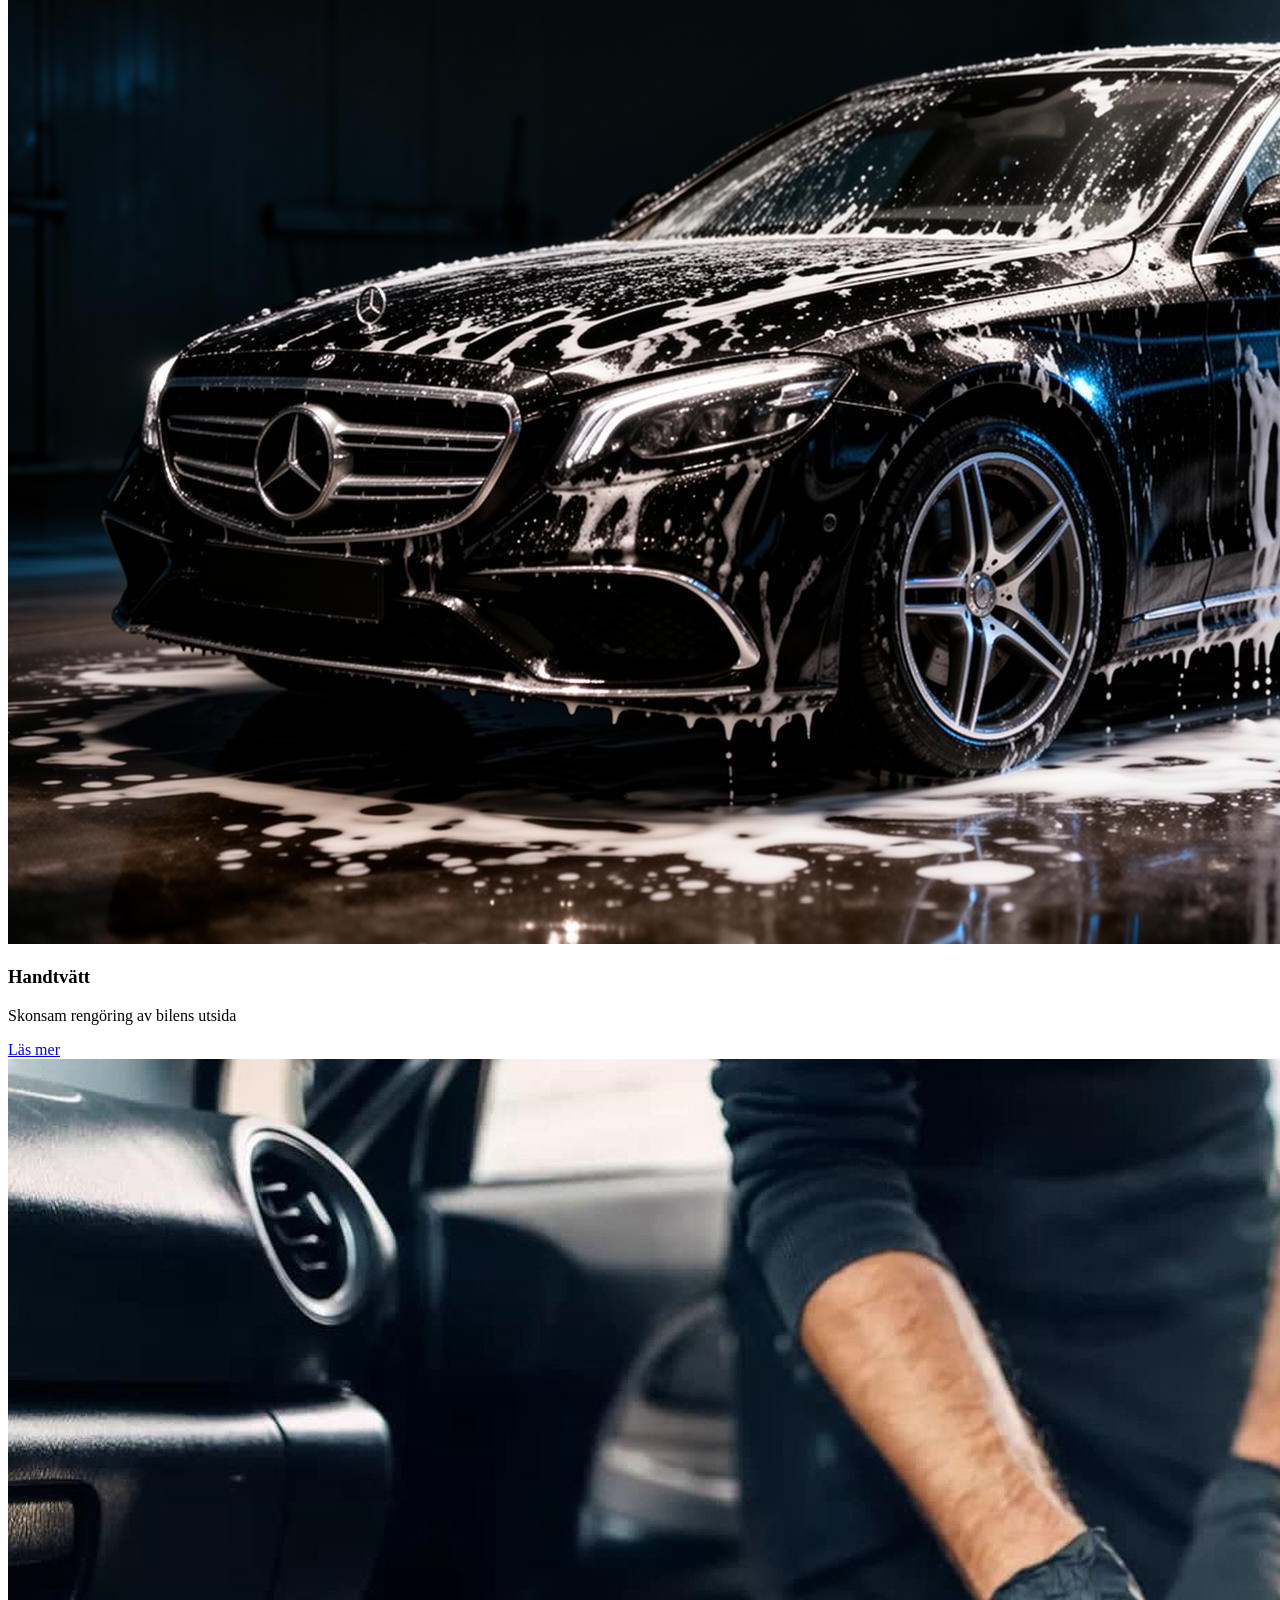
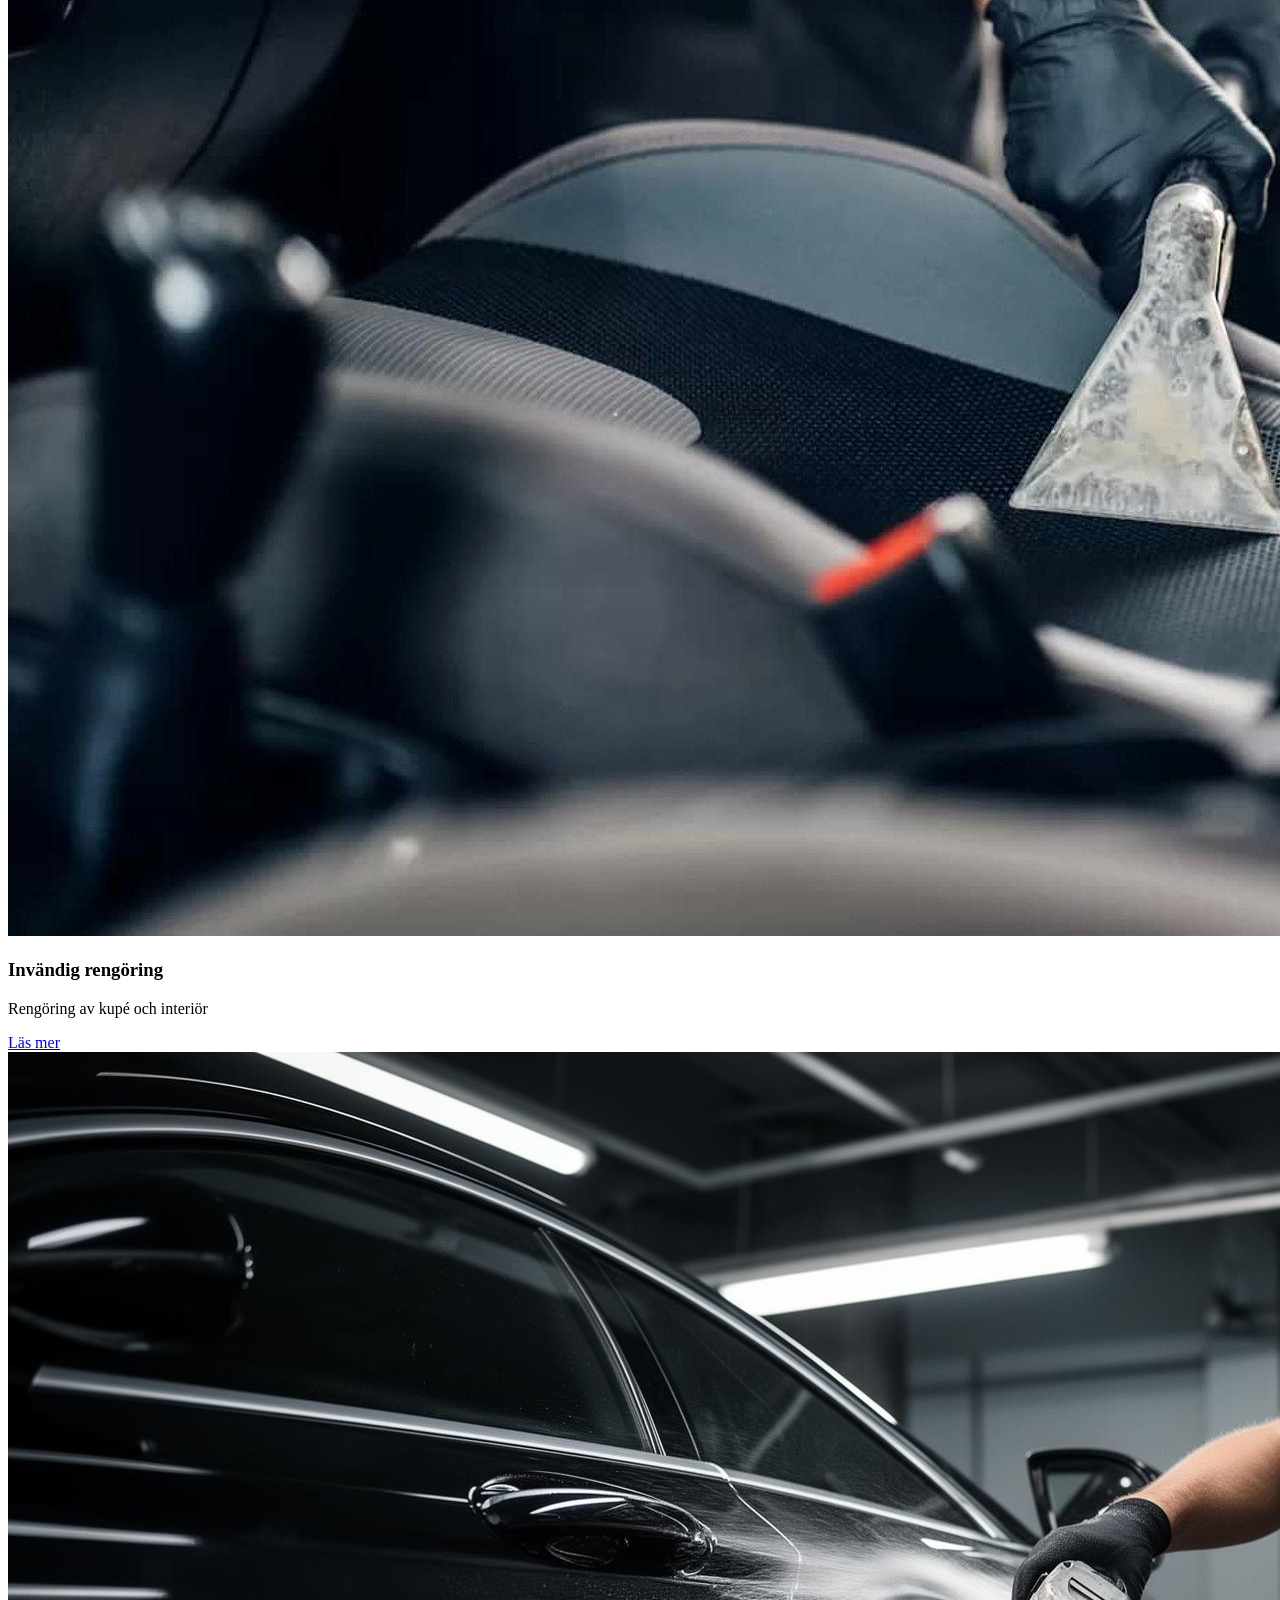
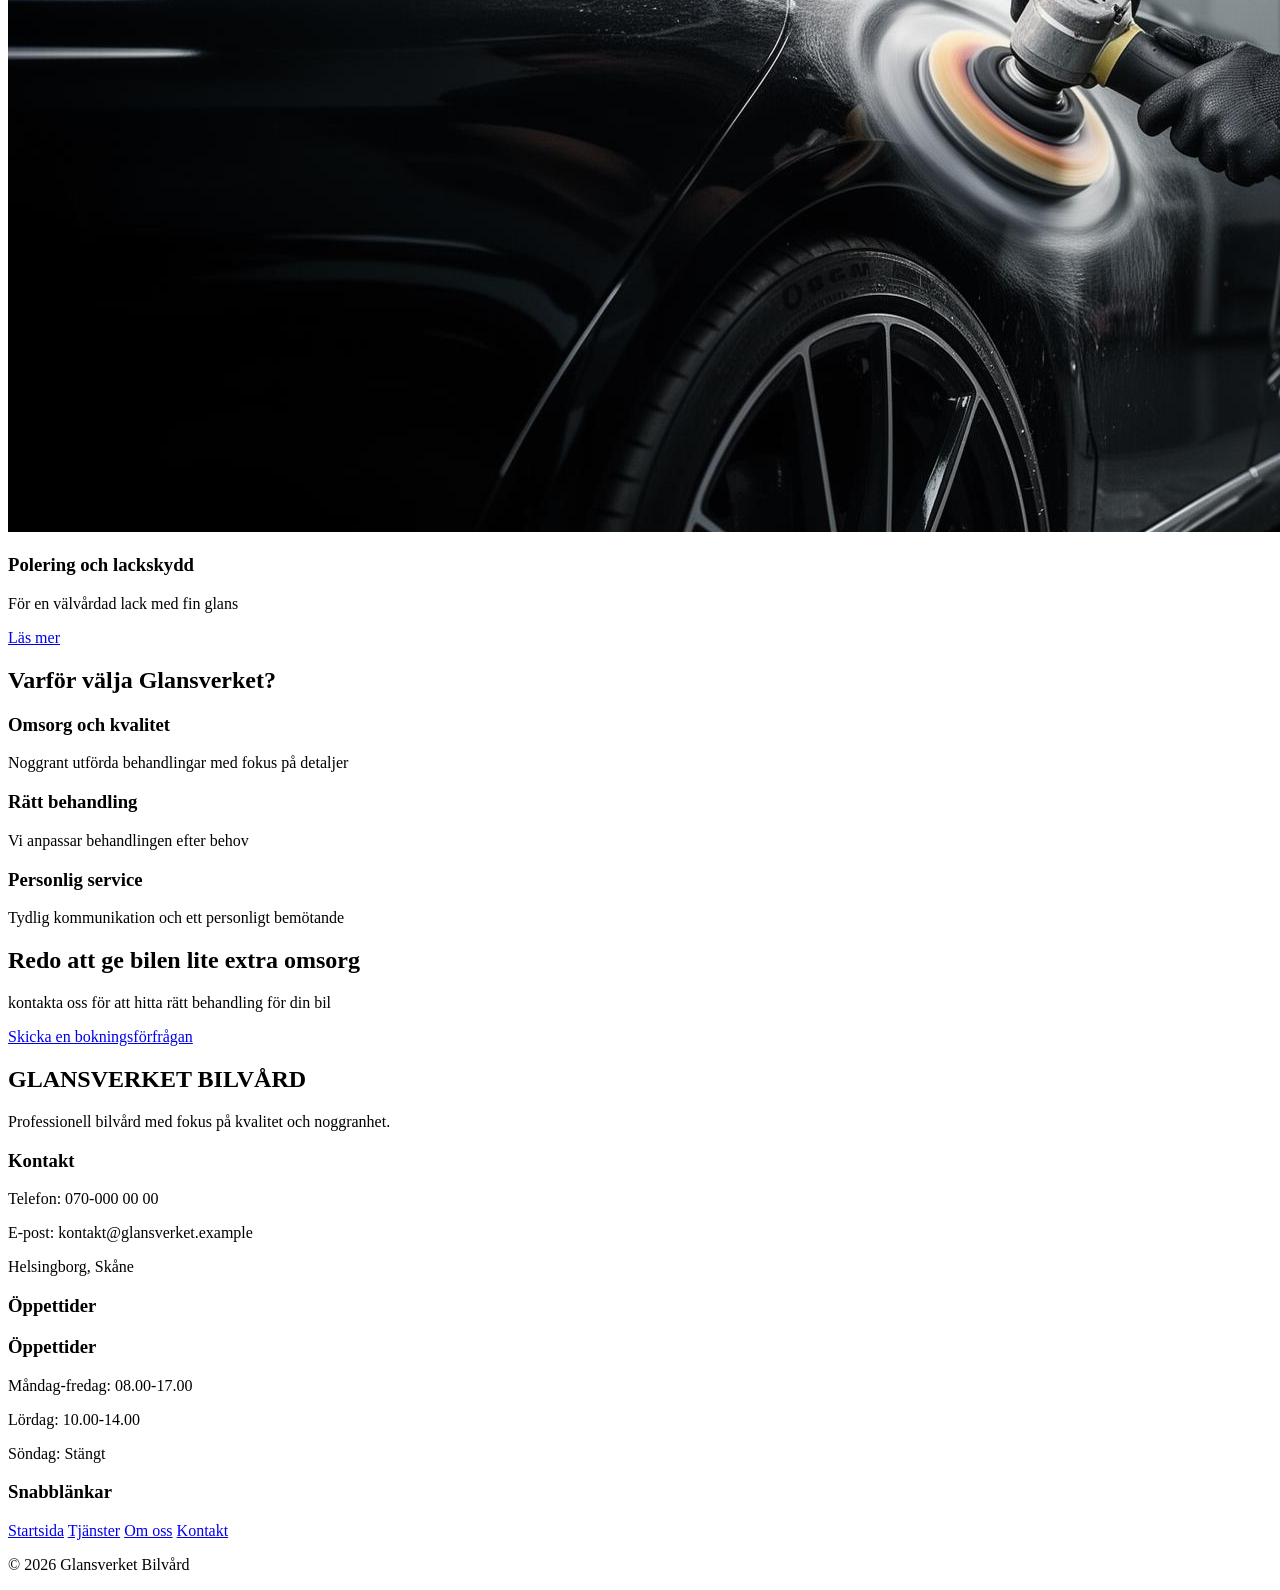
==== commit 826bc722: "Lade till sidfot med kontaktinformation och öppettider." ====
--- a/index.html
+++ b/index.html
@@ -126,6 +126,39 @@
 
 </main>
 
+<footer class="site-footer">
+    <div class="footer-info">
+        <h2>GLANSVERKET BILVÅRD</h2>
+        <P>Professionell bilvård med fokus på kvalitet och noggranhet.</P>
+    </div>
+
+    <div class="footer-contact">
+        <h3>Kontakt</h3>
+        <p>Telefon: 070-000 00 00</p>
+        <p>E-post: kontakt@glansverket.example</p>
+        <p>Helsingborg, Skåne</p>
+    </div>
+
+    <div class="fotter-hours">
+        <h3>Öppettider</h3>
+        <h3>Öppettider</h3>
+        <p>Måndag-fredag: 08.00-17.00</p>
+        <p>Lördag: 10.00-14.00</p>
+        <p>Söndag: Stängt</p>
+    </div>
+
+    <div class="footer-link">
+        <h3>Snabblänkar</h3>
+        <a href="index.html">Startsida</a>
+        <a href="tjanster.html">Tjänster</a>
+        <a href="om-oss.html">Om oss</a>
+        <a href="kontakt.html">Kontakt</a>
+    </div>
+    <p class="copyright">
+        &copy; 2026 Glansverket Bilvård
+    </p>
+
+</footer>
     
 </body>
 </html>
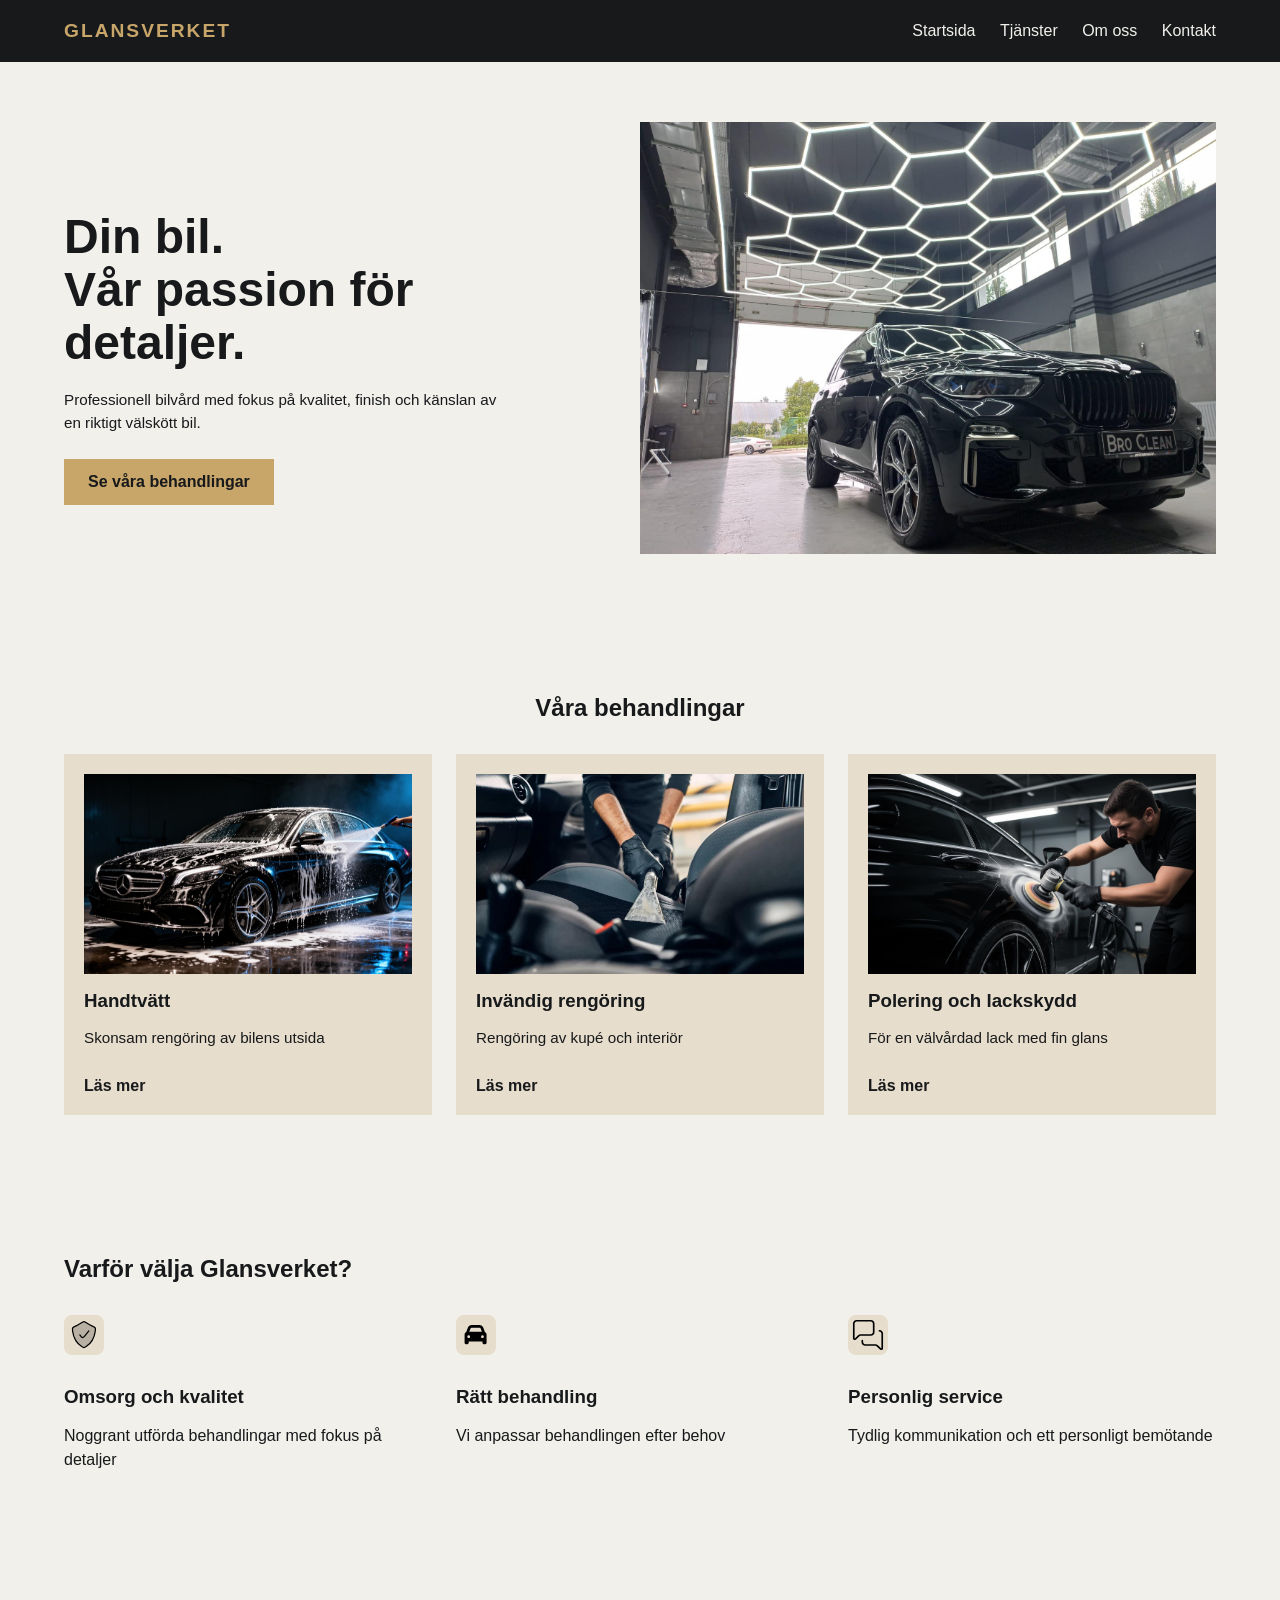
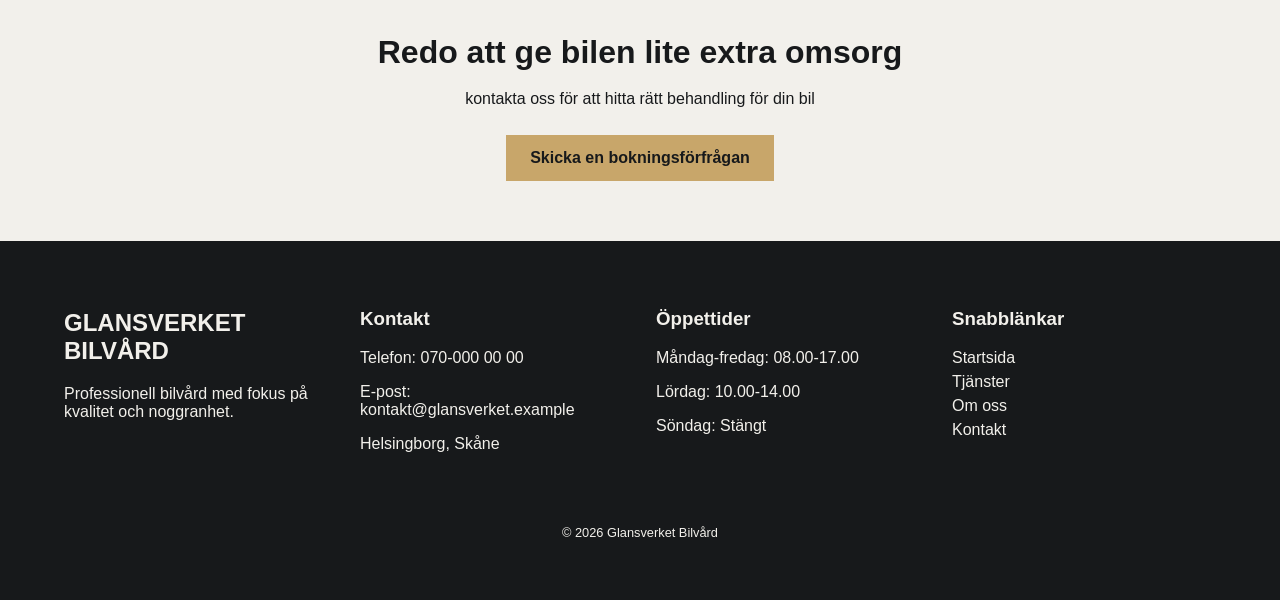
==== commit acafdc3a: "Rätta sökvägar efter att HTML-sidorna flyttats." ====
--- a/index.html
+++ b/index.html
@@ -4,13 +4,15 @@
     <meta charset="UTF-8">
     <meta name="viewport" content="width=device-width, initial-scale=1.0">
     <title>Glansverket Bilvård</title>
-    <link rel="stylesheet" href="css/style.css"> 
-
+    <link rel="stylesheet" href="css/style.css">
+    <script src="js/main.js" defer></script>
 </head>
 <body>
+    <!-- Sidhuvud med logotyp och navigation -->
     <header class="site-header">
     <a class="logo" href="index.html">GLANSVERKET</a>
 
+    <!-- Knapp för att öppna och stänga mobilmenyn -->
     <button
         class="menu-toggle"
         type="button"
@@ -26,9 +28,10 @@
         <a href="om-oss.html">Om oss</a>
         <a href="kontakt.html">Kontakt</a>
     </nav>
-</header>
+    </header>
 
 <main>
+    <!-- Startsidan börjar med en huvudsektion med text, knapp och bild -->
     <section class="hero"> 
         <div class="hero-content">
             <h1>Din bil.<br>Vår passion för detaljer.</h1>
@@ -49,6 +52,8 @@
 
     </section>
 
+
+    <!-- Visar några av företagets behandlingar -->
     <section class="services" id="behandlingar">
         <h2>Våra behandlingar</h2>
         <div class="service-grid">
@@ -87,28 +92,38 @@
 
     </section>
 
+    <!-- Här presenteras fördelarna med att välja Glansverket Bilvård -->
     <section class="benefits">
         <h2>Varför välja Glansverket?</h2>
 
         <div class="benefits-list">
             <article class="benefit">
+                <img class="benefit-icon"
+                 src="images/icon-quality.svg"
+                 alt="">
                 <h3>Omsorg och kvalitet</h3>
                 <p>Noggrant utförda behandlingar med fokus på detaljer</p>
             </article>
 
             <article class="benefit">
+                <img class="benefit-icon"
+                 src="images/icon-car.svg"
+                 alt="">
                 <h3>Rätt behandling</h3>
                 <p>Vi anpassar behandlingen efter behov</p>
             </article>
 
             <article class="benefit">
+                <img class="benefit-icon"
+                 src="images/icon-service.svg"
+                 alt="">
                 <h3>Personlig service</h3>
                 <p>Tydlig kommunikation och ett personligt bemötande</p>
             </article>
         </div>
     </section>
     
-
+    <!-- Uppmanar besökaren att kontakta företaget -->
     <section class="booking" id="bokningsforfragan">
         <h2>Redo att ge bilen lite extra omsorg</h2>
         <p>kontakta oss för att hitta rätt behandling för din bil</p>
@@ -118,14 +133,9 @@
         </a>
     </section>
 
-
-
-
-
-
-
 </main>
 
+<!-- Sidfot med kontaktuppgifter, öppettider och snabblänkar -->
 <footer class="site-footer">
     <div class="footer-info">
         <h2>GLANSVERKET BILVÅRD</h2>
@@ -139,15 +149,14 @@
         <p>Helsingborg, Skåne</p>
     </div>
 
-    <div class="fotter-hours">
-        <h3>Öppettider</h3>
+    <div class="footer-hours">
         <h3>Öppettider</h3>
         <p>Måndag-fredag: 08.00-17.00</p>
         <p>Lördag: 10.00-14.00</p>
         <p>Söndag: Stängt</p>
     </div>
 
-    <div class="footer-link">
+    <div class="footer-links">
         <h3>Snabblänkar</h3>
         <a href="index.html">Startsida</a>
         <a href="tjanster.html">Tjänster</a>
--- a/css/style.css
+++ b/css/style.css
@@ -0,0 +1,569 @@
+
+/* Färger som används på webbplatsen */
+:root {
+    --color-dark: #17191B;
+    --color-light: #F2F0EB;
+    --color-gold: #C8A66A;
+    --color-beige: #E6DDCC;
+
+}
+
+* {
+    box-sizing: border-box;
+}
+
+body {
+    margin: 0;
+    font-family: Arial, sans-serif;
+    background-color: var(--color-light);
+    color: var(--color-dark);
+}
+
+/* Sidhuvud och navigation */
+.site-header{
+    display: flex;
+    align-items: center;
+    justify-content: space-between;
+    padding: 20px 5%;
+    background-color: var(--color-dark);
+    color: var(--color-light);
+}
+
+.logo{
+    text-decoration:none;
+    color: var(--color-gold);
+    font-size: 1.2rem;
+    font-weight: bold;
+    letter-spacing: 2px;
+
+}
+
+.site-nav a{
+    color: var(--color-light);
+    text-decoration: none;
+    margin-left: 20px;
+
+}
+.site-nav a:hover{
+    color: var(--color-gold);
+}
+
+.menu-toggle {
+    display: none;
+    background: none;
+    border: none;
+    color: var(--color-light);
+    font-size: 1.5rem;
+    cursor: pointer;
+}
+
+/* Startsidan: huvudsektion med text och bild */
+.hero{
+    display: flex;
+    align-items: center;
+    gap: 40px;
+    padding: 60px 5%;
+}
+
+.hero-image{
+    width: 50%;
+    height: auto;
+}
+
+.hero-content{
+    flex: 1;
+}
+
+.hero h1{
+    font-size: 3rem;
+    line-height: 1.1;
+    margin-bottom: 20px;
+}
+
+.hero p {
+    font-size: 0.95rem;
+    line-height: 1.5;
+    margin-bottom: 24px;
+    max-width: 450px;
+
+} .button {
+    display: inline-block;
+    background-color: var(--color-gold);
+    color: var(--color-dark);
+    padding: 14px 24px;
+    text-decoration: none;
+    font-weight: bold;
+}
+
+/* Layout för tjänstekorten och deras innehåll */
+.service-grid {
+    display: grid;
+    grid-template-columns: repeat(3, 1fr);
+    gap: 24px;
+}
+
+.service-card{
+    background-color: var(--color-beige);
+    padding: 20px;
+
+}
+
+.service-card img{
+    width: 100%;
+    height: 200px;
+    object-fit: cover;
+    display: block;
+}
+
+.service-card h3 {
+    margin-top: 16px;
+    margin-bottom: 8px;
+}
+
+.service-card p {
+    font-size: 0.95rem;
+    line-height: 1.5;
+}
+
+.service-card a {
+    display: inline-block;
+    margin-top: 12px;
+    color: var(--color-dark);
+    text-decoration: none;
+    font-weight: bold;
+}
+
+.services {
+    padding: 60px 5%;
+}
+
+.services h2 {
+    text-align: center;
+    margin-bottom: 32px;
+}
+
+.benefits {
+    padding: 60px 5%;
+}
+
+.benefits-list{
+    display: grid;
+    grid-template-columns: repeat(3, 1fr);
+    gap: 24px;
+}
+
+.benefits h2{
+    text-align: left;
+    margin-bottom: 32px;
+}
+
+.benefit{
+    text-align: left;
+    padding: 0;
+}
+
+.benefit h3{
+    margin-bottom: 10px;
+}
+
+.benefit p{
+    line-height: 1.5;
+}
+
+.benefit-icon {
+    width: 40px;
+    height: 40px;
+    object-fit: contain;
+    margin-bottom: 8px;
+    border-radius: 8px;
+}
+
+.booking{
+    padding: 60px 5%;
+    text-align: center;
+}
+
+.booking h2 {
+    font-size: 2rem;
+    margin-bottom: 12px;
+}
+
+.booking p{
+    font-size: 1rem;
+    line-height: 1.5;
+    margin-bottom: 24px;
+}
+
+.site-footer {
+    display: grid;
+    grid-template-columns: repeat(4, 1fr);
+    gap: 32px;
+    padding: 48px 5%;
+    background-color: var(--color-dark);
+    color: var(--color-light);
+}
+
+.footer-links a {
+    display: block;
+    color: var(--color-light);
+    text-decoration: none;
+    margin-bottom: 6px;      
+}
+
+.footer-links a:hover {
+    color: var(--color-gold);
+}
+
+.copyright {
+    grid-column: 1 / -1;
+    text-align: center;
+    margin-top: 24px;
+    font-size: 0.8rem;
+}
+
+.services-intro{
+    padding: 60px 5%;
+    text-align: center;
+}
+
+.services-intro h1 {
+    font-size: 2.5rem;
+    margin-bottom: 16px;
+}
+
+.services-intro p {
+    font-size: 1rem;
+    line-height: 1.6;
+    max-width: 650px;
+    margin: 0 auto;
+}
+
+.service-details {
+    display: grid;
+    grid-template-columns: repeat(3, 1fr);
+    gap: 24px;
+    
+}
+
+.service-detail {
+    display: flex;
+    flex-direction: column;
+    background-color: var(--color-beige);
+}
+
+.service-detail img {
+    width: 100%;
+    height: 200px;
+    object-fit: cover;
+    display: block;
+}
+
+.service-detail-content {
+    display: flex;
+    flex-direction: column;
+    flex: 1;
+    padding: 20px;
+
+}
+
+.service-price {
+    font-weight: bold;
+    color: var(--color-dark);
+    margin-top: 16px;
+}
+
+.service-detail h2 {
+    margin-top: 0;
+    margin-bottom: 12px;
+}
+
+.service-detail-content .button{
+    display: block;
+    width: fit-content;
+    margin: auto auto 0;
+}
+
+.button:hover {
+    background-color: var(--color-dark);
+    color: var(--color-light);
+}
+
+.about-intro {
+    display: flex;
+    align-items: center;
+    gap: 40px;
+    padding: 60px 5%;
+}
+
+.about-image {
+    width: 50%;
+    max-width: 500px;
+    height: auto;
+    display: block;
+}
+
+.about-content {
+    flex: 1;
+}
+
+.about-content h1 {
+    font-size: 2.5rem;
+    line-height: 1.1;
+    margin-bottom: 20px;
+}
+
+.about-values {
+    padding: 60px 5%;
+}
+
+.about-values h2 {
+    margin-bottom: 32px;
+}
+
+.values-grid {
+    display: grid;
+    grid-template-columns: repeat(3, 1fr);
+    gap: 24px;
+}
+
+.value-card {
+    background-color: var(--color-beige);
+    padding: 24px;
+}
+
+.value-card h3 {
+    margin-top: 0;
+    margin-bottom: 12px;
+}
+
+.value-card p {
+    line-height: 1.5;
+    margin-bottom: 0;
+}
+
+.about-cta {
+    padding: 60px 5%;
+    text-align: center;
+    background-color: var(--color-dark);
+    color: var(--color-light);
+}
+
+.about-cta h2 {
+    font-size: 2rem;
+    margin-bottom: 12px;
+}
+
+.about-cta p {
+    line-height: 1.5;
+    margin-bottom: 24px;
+}
+
+.contact-intro {
+    padding: 60px 5%;
+    text-align: center;
+}
+
+.contact-intro h1 {
+    font-size: 2.5rem;
+    margin-bottom: 16px;
+}
+
+.contact-intro p {
+    font-size: 1rem;
+    line-height: 1.6;
+    max-width: 650px;
+    margin: 0 auto;
+}
+
+.contact-section {
+    display: grid;
+    grid-template-columns: repeat(2, 1fr);
+    gap: 40px;
+    padding: 0 5% 60px;
+}
+
+.form-field {
+    margin-bottom: 20px;
+}
+
+.form-field label {
+    display: block;
+    margin-bottom: 8px;
+    font-weight: bold;
+}
+
+.form-field input,
+.form-field select,
+.form-field textarea {
+    width: 100%;
+    padding: 12px;
+    border: 1px solid #B8B3A8;
+    border-radius: 4px;
+    font: inherit;
+    background-color: var(--color-light);
+    color: var(--color-dark);
+}
+
+.contact-section {
+    display: grid;
+    grid-template-columns: 0.8fr 1.2fr;
+    gap: 32px;
+    padding: 40px 5%;
+    align-items: start;
+}
+
+.contact-info,
+.contact-form-container {
+    background-color: var(--color-beige);
+    padding: 28px;
+}
+
+.contact-info h2,
+.contact-form-container h2 {
+    margin-top: 0;
+    margin-bottom: 16px;
+}
+
+.contact-info p {
+    line-height: 1.6;
+    margin-bottom: 14px;
+}
+
+.contact-intro {
+    padding: 40px 5% 20px;
+    text-align: center;
+}
+
+.contact-intro h1 {
+    font-size: 2.5rem;
+    margin-bottom: 16px;
+}
+
+.contact-intro p {
+    max-width: 700px;
+    margin: 0 auto;
+    line-height: 1.6;
+}
+/* Utseende för formulärets felmeddelanden */
+#name-error,
+#email-error,
+#service-error,
+#message-error {
+    color: #B42318;
+    font-size: 0.9rem;
+    margin-top: 6px;
+}
+
+
+
+/* Anpassningar för mindre skärmar */
+@media (max-width: 768px) {
+    .hero {
+        flex-direction: column;
+        padding: 40px 5%;
+    }
+
+    .hero-image {
+        width: 100%;
+    }
+
+    .service-grid {
+        grid-template-columns: 1fr;
+    }
+
+    .benefits-list {
+        grid-template-columns: 1fr;
+        gap: 28px;
+    }
+
+    .hero-content {
+        width: 100%;
+    }
+
+    .hero h1 {
+        font-size: 2rem;
+    }
+
+    .menu-toggle {
+        display: block;
+    }
+
+    .site-nav {
+        display: none;
+    }
+
+    .site-header {
+    position: relative;
+}
+
+.site-nav.is-open {
+    display: flex;
+    flex-direction: column;
+    position: absolute;
+    top: 100%;
+    left: 0;
+    width: 100%;
+    padding: 20px 5%;
+    background-color: var(--color-dark);
+    z-index: 10;
+}   
+
+.site-nav a {
+    margin-left: 0;
+    padding: 8px 0;
+    }
+
+    .about-intro {
+        flex-direction: column;
+        padding: 40px 5%;
+    }
+
+    .about-image {
+        width: 100%;
+    }
+
+    .about-content {
+        width: 100%;
+    }
+
+    .about-content h1 {
+        font-size: 2rem;
+    }
+
+    .values-grid {
+        grid-template-columns: 1fr;
+    }
+
+    .contact-section {
+        grid-template-columns: 1fr;
+        gap: 24px;
+        padding: 32px 5%;
+    }
+
+    .contact-intro {
+        padding: 32px 5% 16px;
+    }
+
+    .contact-intro h1 {
+        font-size: 2rem;
+    }
+
+    .site-footer {
+        grid-template-columns: 1fr;
+        gap: 24px;
+        padding: 32px 5%;
+    }
+
+    .site-footer > * {
+        min-width: 0;
+    }
+
+    .site-footer p,
+    .site-footer a {
+        overflow-wrap: anywhere;
+    }
+
+    .service-details {
+        grid-template-columns: 1fr;
+    }
+}
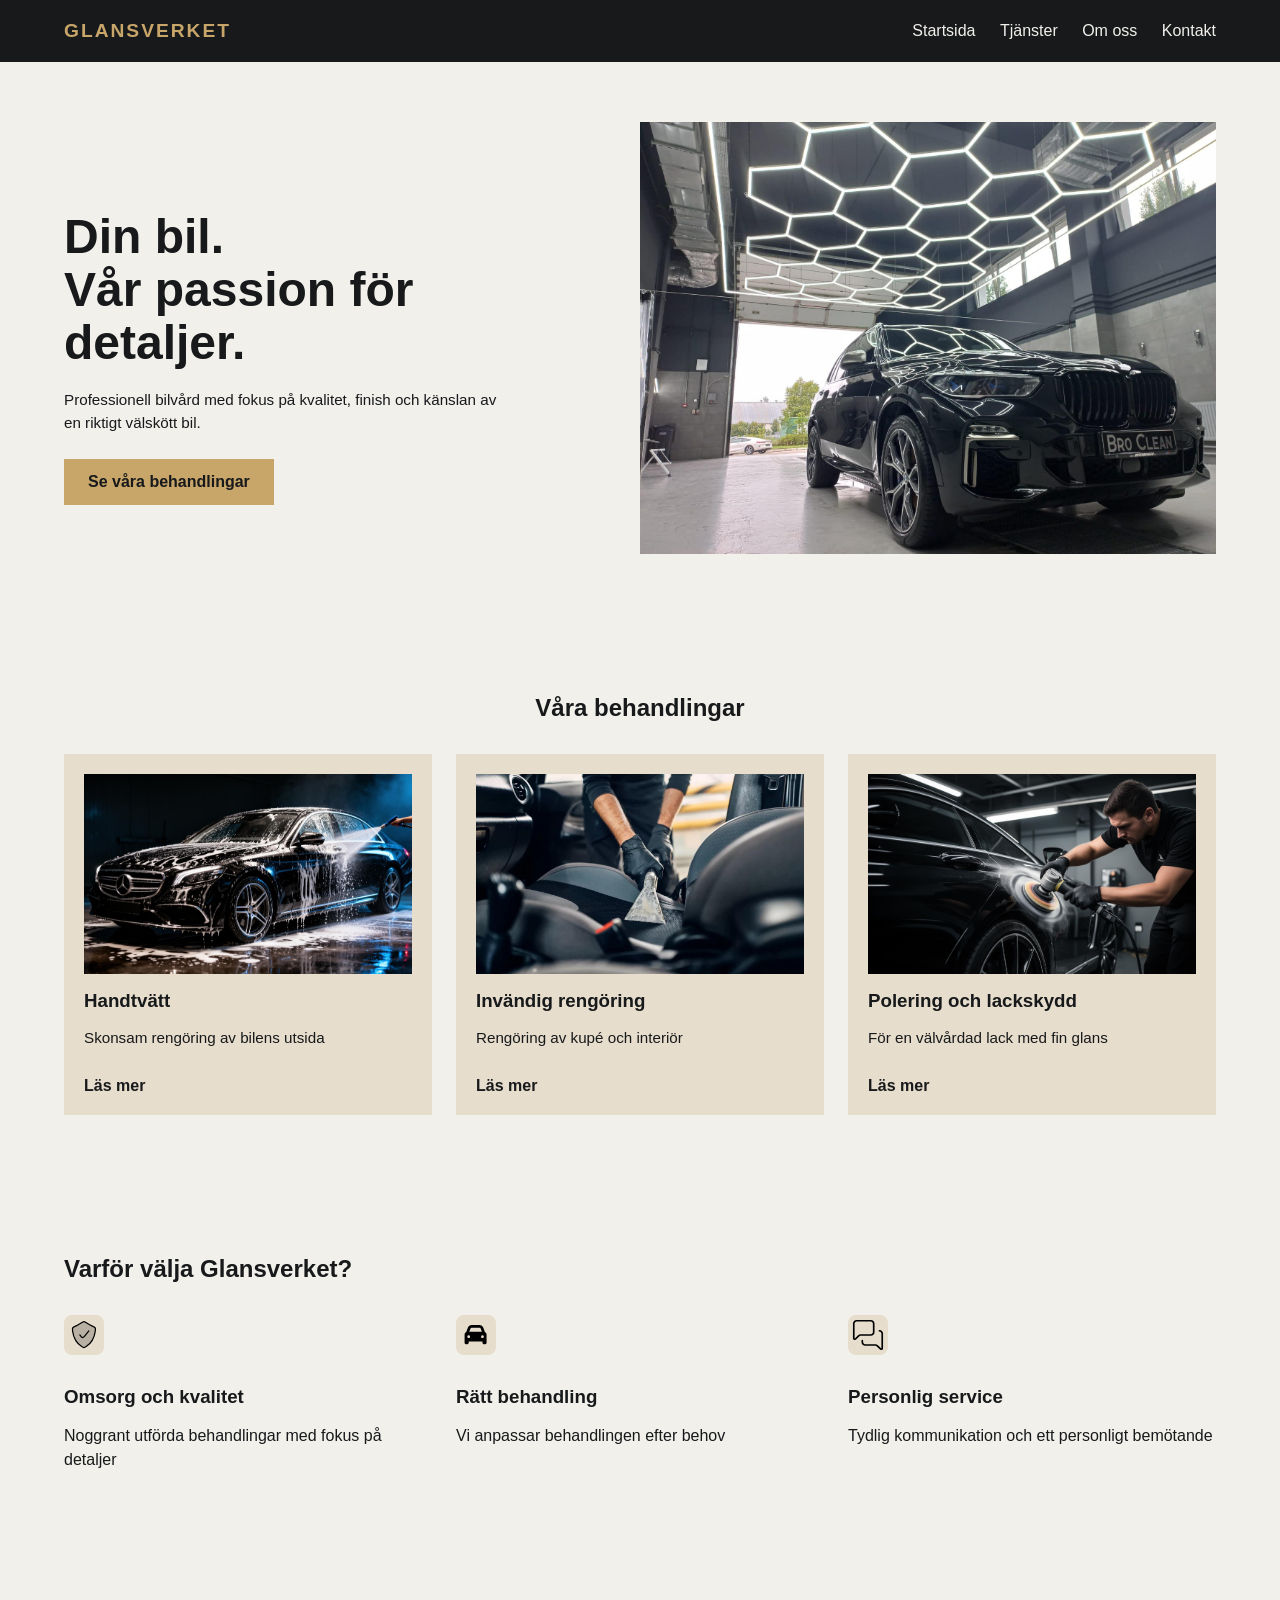
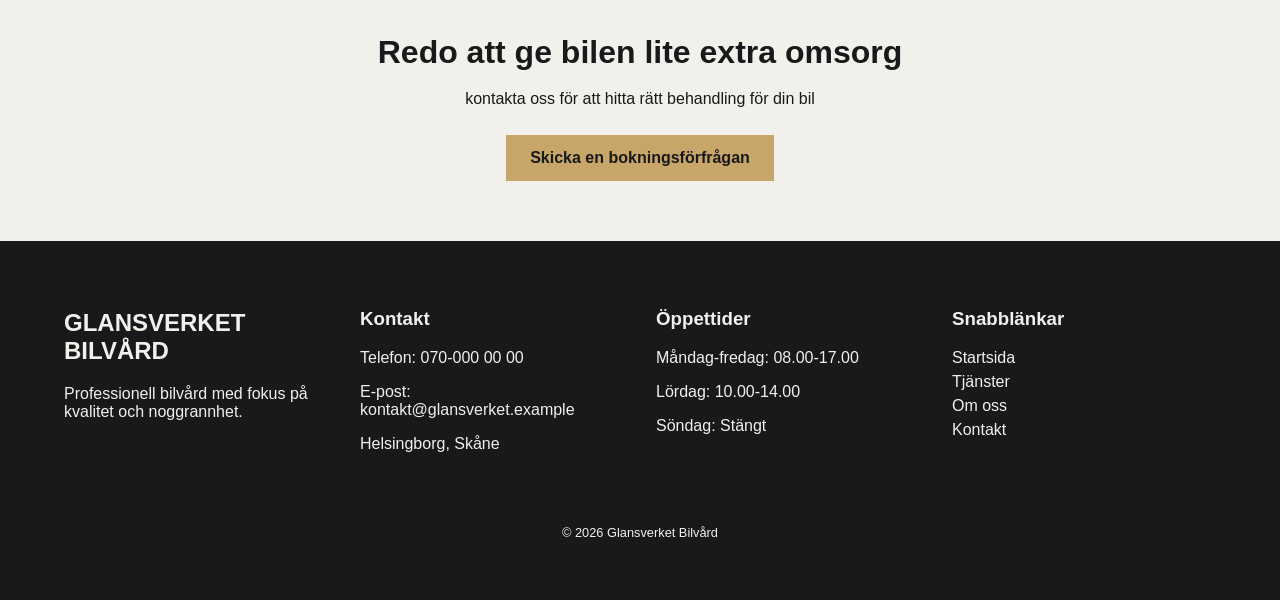
==== commit ba7bed50: "Korrigerade stavfel i footertexten för att förbättra läsbarheten." ====
--- a/index.html
+++ b/index.html
@@ -139,7 +139,7 @@
 <footer class="site-footer">
     <div class="footer-info">
         <h2>GLANSVERKET BILVÅRD</h2>
-        <P>Professionell bilvård med fokus på kvalitet och noggranhet.</P>
+        <P>Professionell bilvård med fokus på kvalitet och noggrannhet.</P>
     </div>
 
     <div class="footer-contact">
--- a/css/style.css
+++ b/css/style.css
@@ -7,13 +7,14 @@
     --color-beige: #E6DDCC;
 
 }
-
+/* Gör att padding och kantlinjer räknas in i elementets totala storlek */
 * {
     box-sizing: border-box;
 }
 
+/* Grundinställningar för hela webbplatsen */
 body {
-    margin: 0;
+    margin: 0;  /* Tar bort webbläsarens standardmarginal */
     font-family: Arial, sans-serif;
     background-color: var(--color-light);
     color: var(--color-dark);
@@ -28,7 +29,7 @@
     background-color: var(--color-dark);
     color: var(--color-light);
 }
-
+/* Utseende för webbplatsens logotyp */
 .logo{
     text-decoration:none;
     color: var(--color-gold);
@@ -44,17 +45,20 @@
     margin-left: 20px;
 
 }
+
+/* Ändrar länkens färg när besökaren håller muspekaren över den */
 .site-nav a:hover{
     color: var(--color-gold);
 }
 
+/* Knappen som används för att öppna och stänga mobilmenyn */
 .menu-toggle {
-    display: none;
+    display: none; /* Döljer knappen på större skärmar */
     background: none;
     border: none;
     color: var(--color-light);
     font-size: 1.5rem;
-    cursor: pointer;
+    cursor: pointer; /* Visar att knappen går att klicka på */
 }
 
 /* Startsidan: huvudsektion med text och bild */
@@ -70,6 +74,7 @@
     height: auto;
 }
 
+/* Gör att textdelen kan anpassa sig till tillgängligt utrymme */ 
 .hero-content{
     flex: 1;
 }
@@ -86,6 +91,7 @@
     margin-bottom: 24px;
     max-width: 450px;
 
+/* Gemensamt utseende för knappar och länkar med klassen button */
 } .button {
     display: inline-block;
     background-color: var(--color-gold);
@@ -125,6 +131,7 @@
     line-height: 1.5;
 }
 
+/* Utseende för länken i tjänstekortet */
 .service-card a {
     display: inline-block;
     margin-top: 12px;
@@ -146,6 +153,7 @@
     padding: 60px 5%;
 }
 
+/* Placerar fördelarna i tre lika breda kolumner */
 .benefits-list{
     display: grid;
     grid-template-columns: repeat(3, 1fr);
@@ -173,11 +181,12 @@
 .benefit-icon {
     width: 40px;
     height: 40px;
-    object-fit: contain;
+    object-fit: contain; /* Behåller ikonens proportioner */
     margin-bottom: 8px;
     border-radius: 8px;
 }
 
+/* Bokningssektion med uppmaning att kontakta företaget */
 .booking{
     padding: 60px 5%;
     text-align: center;
@@ -194,6 +203,7 @@
     margin-bottom: 24px;
 }
 
+/* Sidfoten: delar upp innehållet i fyra kolumner */
 .site-footer {
     display: grid;
     grid-template-columns: repeat(4, 1fr);
@@ -203,6 +213,7 @@
     color: var(--color-light);
 }
 
+/* Länkarna i sidfoten placeras under varandra */
 .footer-links a {
     display: block;
     color: var(--color-light);
@@ -210,17 +221,20 @@
     margin-bottom: 6px;      
 }
 
+/* Ändrar länkens färg när muspekaren hålls över den */
 .footer-links a:hover {
     color: var(--color-gold);
 }
 
+/* Copyright-texten sträcker sig över hela sidfotens bredd */
 .copyright {
-    grid-column: 1 / -1;
+    grid-column: 1 / -1; /* Copyright-texten sträcker sig över hela sidfotens bredd */
     text-align: center;
     margin-top: 24px;
     font-size: 0.8rem;
 }
 
+/* Introduktionssektion högst upp på tjänstesidan */
 .services-intro{
     padding: 60px 5%;
     text-align: center;
@@ -238,6 +252,7 @@
     margin: 0 auto;
 }
 
+/* Layout för tjänstekorten på tjänstesidan */
 .service-details {
     display: grid;
     grid-template-columns: repeat(3, 1fr);
@@ -245,10 +260,12 @@
     
 }
 
+/* Utseende och layout för varje tjänstekort */
 .service-detail {
     display: flex;
     flex-direction: column;
     background-color: var(--color-beige);
+    padding: 20px;
 }
 
 .service-detail img {
@@ -258,11 +275,11 @@
     display: block;
 }
 
+/* Innehållet under bilden i varje tjänstekort */
 .service-detail-content {
     display: flex;
     flex-direction: column;
-    flex: 1;
-    padding: 20px;
+    flex: 1; /* Låter innehållet ta upp tillgängligt utrymme */
 
 }
 
@@ -272,6 +289,7 @@
     margin-top: 16px;
 }
 
+/* Avstånd runt rubriken i tjänstekortet */
 .service-detail h2 {
     margin-top: 0;
     margin-bottom: 12px;
@@ -302,16 +320,19 @@
     display: block;
 }
 
+/* Innehållet bredvid bilden */
 .about-content {
-    flex: 1;
-}
-
+    flex: 1; /* Låter texten använda tillgängligt utrymme */
+}
+
+/* Huvudrubriken på Om oss-sidan */
 .about-content h1 {
     font-size: 2.5rem;
     line-height: 1.1;
     margin-bottom: 20px;
 }
 
+/* Sektionen som presenterar företagets värderingar */
 .about-values {
     padding: 60px 5%;
 }
@@ -320,6 +341,7 @@
     margin-bottom: 32px;
 }
 
+/* Placerar värderingskorten i tre lika breda kolumner */
 .values-grid {
     display: grid;
     grid-template-columns: repeat(3, 1fr);
@@ -336,11 +358,13 @@
     margin-bottom: 12px;
 }
 
+/* Gör texten i värderingskorten mer lättläst */
 .value-card p {
     line-height: 1.5;
     margin-bottom: 0;
 }
 
+/* Sektion på Om oss-sidan som uppmuntrar besökaren att ta kontakt */
 .about-cta {
     padding: 60px 5%;
     text-align: center;
@@ -358,52 +382,32 @@
     margin-bottom: 24px;
 }
 
-.contact-intro {
-    padding: 60px 5%;
-    text-align: center;
-}
-
-.contact-intro h1 {
-    font-size: 2.5rem;
-    margin-bottom: 16px;
-}
-
-.contact-intro p {
-    font-size: 1rem;
-    line-height: 1.6;
-    max-width: 650px;
-    margin: 0 auto;
-}
-
-.contact-section {
-    display: grid;
-    grid-template-columns: repeat(2, 1fr);
-    gap: 40px;
-    padding: 0 5% 60px;
-}
 
 .form-field {
     margin-bottom: 20px;
 }
 
+/* Etiketter som beskriver formulärfälten */
 .form-field label {
     display: block;
     margin-bottom: 8px;
     font-weight: bold;
 }
 
+/* Gemensam styling för textfält, rullista och meddelandefält */
 .form-field input,
 .form-field select,
 .form-field textarea {
     width: 100%;
-    padding: 12px;
-    border: 1px solid #B8B3A8;
-    border-radius: 4px;
+    padding: 12px; /* Utrymme inuti fälten */
+    border: 1px solid #B8B3A8; /* Tunn kantlinje */
+    border-radius: 4px; /* Rundade hörn */
     font: inherit;
     background-color: var(--color-light);
     color: var(--color-dark);
 }
 
+/* Gemensamt utseende för kontaktinformationen och formuläret */
 .contact-section {
     display: grid;
     grid-template-columns: 0.8fr 1.2fr;
@@ -429,6 +433,7 @@
     margin-bottom: 14px;
 }
 
+/* Introduktionssektionen på kontaktsidan */
 .contact-intro {
     padding: 40px 5% 20px;
     text-align: center;
@@ -491,21 +496,22 @@
     .site-nav {
         display: none;
     }
-
+    /* Gör sidhuvudet till utgångspunkt för mobilmenyn */
     .site-header {
     position: relative;
 }
 
+/* Utseende och placering när mobilmenyn är öppen */
 .site-nav.is-open {
     display: flex;
     flex-direction: column;
-    position: absolute;
-    top: 100%;
-    left: 0;
-    width: 100%;
+    position: absolute; /* Positionerar menyn i förhållande till sidhuvudet */
+    top: 100%; /* Placerar menyn direkt under sidhuvudet */
+    left: 0; /* Börjar vid sidhuvudets vänstra kant */
+    width: 100%;/* Menyn fyller hela sidhuvudets bredd */
     padding: 20px 5%;
     background-color: var(--color-dark);
-    z-index: 10;
+    z-index: 10; /* Gör att menyn visas ovanpå annat innehåll */
 }   
 
 .site-nav a {
@@ -554,10 +560,12 @@
         padding: 32px 5%;
     }
 
+    /* För att elementen ska kunna krympa inom sina Grid-kolumner och undvika att innehåll trycks utanför */
     .site-footer > * {
         min-width: 0;
     }
 
+    /* För att långa texter och länkar ska kunna brytas så att de inte går utanför skärmen */
     .site-footer p,
     .site-footer a {
         overflow-wrap: anywhere;
